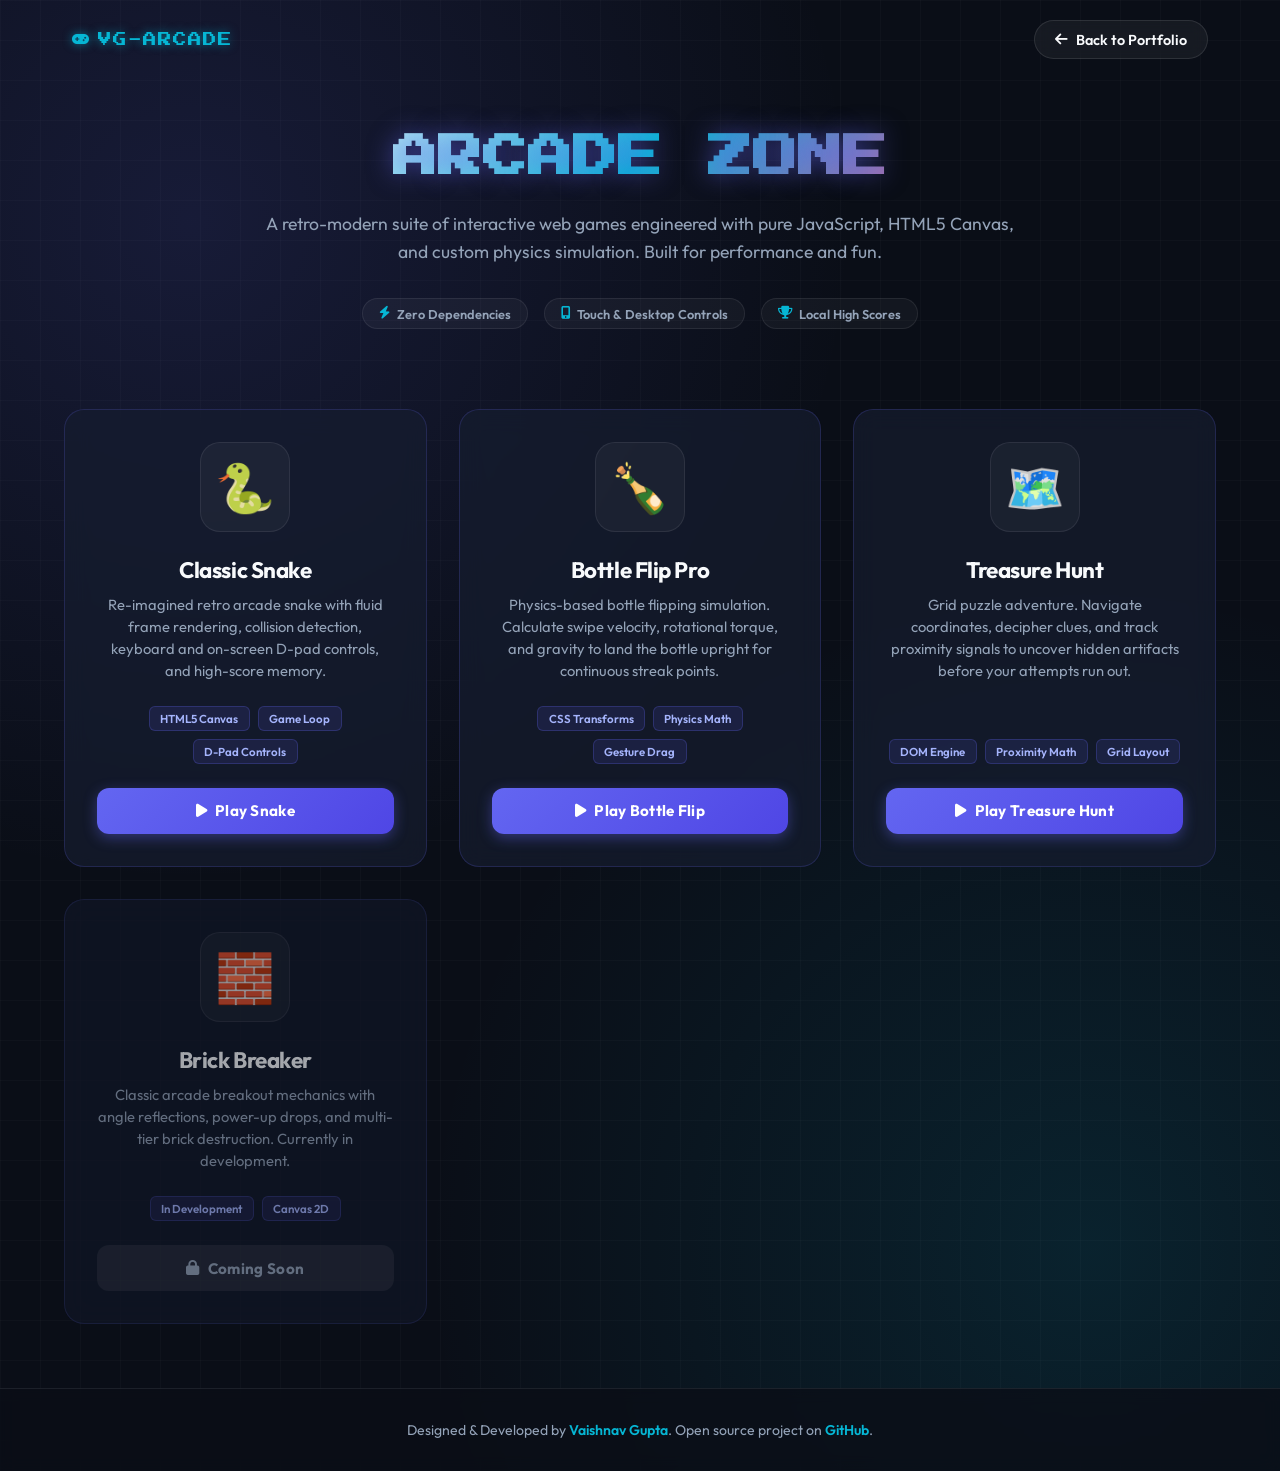
==== index.html @ 72e516ce "Initial commit of standalone arcade games suite" ====
<!DOCTYPE html>
<html lang="en">
<head>
    <meta charset="UTF-8">
    <meta name="viewport" content="width=device-width, initial-scale=1.0">
    <title>Arcade Zone | Interactive Web Games</title>
    <meta name="description" content="A collection of interactive retro browser games built with pure JavaScript, HTML5 Canvas, and CSS3 by Vaishnav Gupta.">
    <link rel="preconnect" href="https://fonts.googleapis.com">
    <link rel="preconnect" href="https://fonts.gstatic.com" crossorigin>
    <link href="https://fonts.googleapis.com/css2?family=Press+Start+2P&family=Outfit:wght@300;400;600;700;800&display=swap" rel="stylesheet">
    <link rel="stylesheet" href="https://cdnjs.cloudflare.com/ajax/libs/font-awesome/6.5.1/css/all.min.css">
    <style>
        :root {
            --bg-color: #0a0e17;
            --card-bg: rgba(22, 29, 47, 0.7);
            --card-border: rgba(99, 102, 241, 0.2);
            --primary: #6366f1;
            --primary-glow: rgba(99, 102, 241, 0.4);
            --cyan: #06b6d4;
            --pink: #ec4899;
            --text-main: #f8fafc;
            --text-muted: #94a3b8;
        }

        * {
            margin: 0;
            padding: 0;
            box-sizing: border-box;
        }

        body {
            font-family: 'Outfit', sans-serif;
            background-color: var(--bg-color);
            background-image: 
                radial-gradient(circle at 15% 15%, rgba(99, 102, 241, 0.15) 0%, transparent 40%),
                radial-gradient(circle at 85% 85%, rgba(6, 182, 212, 0.12) 0%, transparent 40%),
                linear-gradient(rgba(255, 255, 255, 0.02) 1px, transparent 1px),
                linear-gradient(90deg, rgba(255, 255, 255, 0.02) 1px, transparent 1px);
            background-size: 100% 100%, 100% 100%, 40px 40px, 40px 40px;
            color: var(--text-main);
            min-height: 100vh;
            display: flex;
            flex-direction: column;
            overflow-x: hidden;
        }

        /* Top Navigation */
        .top-nav {
            display: flex;
            justify-content: space-between;
            align-items: center;
            padding: 1.25rem 2rem;
            max-width: 1200px;
            width: 100%;
            margin: 0 auto;
        }

        .brand-badge {
            display: inline-flex;
            align-items: center;
            gap: 0.5rem;
            font-family: 'Press Start 2P', monospace;
            font-size: 0.85rem;
            color: var(--cyan);
            text-shadow: 0 0 10px rgba(6, 182, 212, 0.6);
            letter-spacing: 1px;
        }

        .back-link {
            display: inline-flex;
            align-items: center;
            gap: 0.5rem;
            padding: 0.6rem 1.25rem;
            background: rgba(255, 255, 255, 0.05);
            border: 1px solid rgba(255, 255, 255, 0.1);
            border-radius: 9999px;
            color: var(--text-main);
            text-decoration: none;
            font-size: 0.9rem;
            font-weight: 600;
            transition: all 0.25s ease;
            backdrop-filter: blur(8px);
        }

        .back-link:hover {
            background: rgba(99, 102, 241, 0.2);
            border-color: var(--primary);
            box-shadow: 0 0 15px var(--primary-glow);
            transform: translateY(-2px);
        }

        /* Hero */
        .hero {
            text-align: center;
            padding: 3rem 1.5rem 2rem;
            max-width: 800px;
            margin: 0 auto;
        }

        .retro-title {
            font-family: 'Press Start 2P', monospace;
            font-size: clamp(1.8rem, 4vw, 2.8rem);
            margin-bottom: 1.25rem;
            background: linear-gradient(135deg, #ffffff 0%, var(--cyan) 50%, var(--pink) 100%);
            -webkit-background-clip: text;
            -webkit-text-fill-color: transparent;
            text-shadow: 0 0 25px rgba(99, 102, 241, 0.5);
            line-height: 1.4;
        }

        .hero-desc {
            font-size: 1.1rem;
            color: var(--text-muted);
            line-height: 1.6;
            margin-bottom: 2rem;
        }

        .stats-pills {
            display: flex;
            justify-content: center;
            gap: 1rem;
            flex-wrap: wrap;
            margin-bottom: 1rem;
        }

        .pill {
            font-size: 0.8rem;
            font-weight: 600;
            padding: 0.4rem 1rem;
            border-radius: 9999px;
            background: rgba(255, 255, 255, 0.04);
            border: 1px solid rgba(255, 255, 255, 0.08);
            color: var(--text-muted);
            display: inline-flex;
            align-items: center;
            gap: 0.4rem;
        }

        .pill i {
            color: var(--cyan);
        }

        /* Games Grid */
        .games-section {
            max-width: 1200px;
            width: 100%;
            margin: 0 auto;
            padding: 2rem 1.5rem 4rem;
            flex-grow: 1;
        }

        .games-grid {
            display: grid;
            grid-template-columns: repeat(auto-fit, minmax(300px, 1fr));
            gap: 2rem;
        }

        .game-card {
            background: var(--card-bg);
            border: 1px solid var(--card-border);
            border-radius: 1.25rem;
            padding: 2rem;
            display: flex;
            flex-direction: column;
            align-items: center;
            text-align: center;
            text-decoration: none;
            color: var(--text-main);
            transition: all 0.35s cubic-bezier(0.16, 1, 0.3, 1);
            backdrop-filter: blur(12px);
            position: relative;
            overflow: hidden;
        }

        .game-card::before {
            content: '';
            position: absolute;
            top: 0;
            left: 0;
            right: 0;
            height: 3px;
            background: linear-gradient(90deg, transparent, var(--primary), transparent);
            opacity: 0;
            transition: opacity 0.35s ease;
        }

        .game-card:hover {
            transform: translateY(-8px);
            border-color: var(--primary);
            box-shadow: 0 16px 32px -8px rgba(0, 0, 0, 0.5), 0 0 24px var(--primary-glow);
        }

        .game-card:hover::before {
            opacity: 1;
        }

        .game-icon-box {
            width: 90px;
            height: 90px;
            border-radius: 1.25rem;
            background: rgba(255, 255, 255, 0.04);
            border: 1px solid rgba(255, 255, 255, 0.08);
            display: flex;
            align-items: center;
            justify-content: center;
            font-size: 3rem;
            margin-bottom: 1.5rem;
            transition: transform 0.35s ease;
        }

        .game-card:hover .game-icon-box {
            transform: scale(1.1) rotate(4deg);
        }

        .game-title {
            font-size: 1.4rem;
            font-weight: 700;
            margin-bottom: 0.6rem;
            letter-spacing: -0.02em;
        }

        .game-desc {
            font-size: 0.92rem;
            color: var(--text-muted);
            line-height: 1.5;
            margin-bottom: 1.5rem;
            flex-grow: 1;
        }

        .tech-tags {
            display: flex;
            gap: 0.5rem;
            flex-wrap: wrap;
            justify-content: center;
            margin-bottom: 1.5rem;
        }

        .tag {
            font-size: 0.72rem;
            font-weight: 600;
            padding: 0.25rem 0.65rem;
            border-radius: 6px;
            background: rgba(99, 102, 241, 0.12);
            color: #a5b4fc;
            border: 1px solid rgba(99, 102, 241, 0.25);
        }

        .play-button {
            width: 100%;
            padding: 0.85rem 1.5rem;
            background: linear-gradient(135deg, var(--primary) 0%, #4f46e5 100%);
            border: none;
            border-radius: 0.75rem;
            color: #ffffff;
            font-size: 0.95rem;
            font-weight: 700;
            letter-spacing: 0.02em;
            display: inline-flex;
            align-items: center;
            justify-content: center;
            gap: 0.5rem;
            transition: all 0.25s ease;
            box-shadow: 0 4px 14px var(--primary-glow);
        }

        .game-card:hover .play-button {
            background: linear-gradient(135deg, #7c3aed 0%, var(--primary) 100%);
            box-shadow: 0 6px 20px rgba(99, 102, 241, 0.6);
            transform: scale(1.02);
        }

        /* Coming soon card */
        .card-disabled {
            opacity: 0.65;
            cursor: not-allowed;
        }

        .card-disabled:hover {
            transform: none;
            box-shadow: none;
            border-color: var(--card-border);
        }

        .card-disabled:hover .game-icon-box {
            transform: none;
        }

        .btn-disabled {
            background: rgba(255, 255, 255, 0.08);
            color: var(--text-muted);
            box-shadow: none;
            cursor: not-allowed;
        }

        /* Footer */
        footer {
            border-top: 1px solid rgba(255, 255, 255, 0.08);
            padding: 2rem 1.5rem;
            text-align: center;
            color: var(--text-muted);
            font-size: 0.88rem;
            background: rgba(10, 14, 23, 0.8);
            backdrop-filter: blur(8px);
        }

        footer a {
            color: var(--cyan);
            text-decoration: none;
            font-weight: 600;
        }

        footer a:hover {
            text-decoration: underline;
        }
    </style>
</head>
<body>

    <!-- Top Navigation -->
    <header class="top-nav">
        <div class="brand-badge">
            <i class="fas fa-gamepad"></i> VG-ARCADE
        </div>
        <a href="https://vaishnavgupta07.github.io/vg/" class="back-link" title="Return to Main Portfolio">
            <i class="fas fa-arrow-left"></i> Back to Portfolio
        </a>
    </header>

    <!-- Hero Section -->
    <section class="hero">
        <h1 class="retro-title">ARCADE ZONE</h1>
        <p class="hero-desc">
            A retro-modern suite of interactive web games engineered with pure JavaScript, HTML5 Canvas, and custom physics simulation. Built for performance and fun.
        </p>
        <div class="stats-pills">
            <span class="pill"><i class="fas fa-bolt"></i> Zero Dependencies</span>
            <span class="pill"><i class="fas fa-mobile-alt"></i> Touch & Desktop Controls</span>
            <span class="pill"><i class="fas fa-trophy"></i> Local High Scores</span>
        </div>
    </section>

    <!-- Games Collection -->
    <main class="games-section">
        <div class="games-grid">
            
            <!-- Snake Game -->
            <a href="games/snake/index.html" class="game-card">
                <div class="game-icon-box">🐍</div>
                <h2 class="game-title">Classic Snake</h2>
                <p class="game-desc">
                    Re-imagined retro arcade snake with fluid frame rendering, collision detection, keyboard and on-screen D-pad controls, and high-score memory.
                </p>
                <div class="tech-tags">
                    <span class="tag">HTML5 Canvas</span>
                    <span class="tag">Game Loop</span>
                    <span class="tag">D-Pad Controls</span>
                </div>
                <div class="play-button">
                    <i class="fas fa-play"></i> Play Snake
                </div>
            </a>

            <!-- Bottle Flip -->
            <a href="games/bottle/index.html" class="game-card">
                <div class="game-icon-box">🍾</div>
                <h2 class="game-title">Bottle Flip Pro</h2>
                <p class="game-desc">
                    Physics-based bottle flipping simulation. Calculate swipe velocity, rotational torque, and gravity to land the bottle upright for continuous streak points.
                </p>
                <div class="tech-tags">
                    <span class="tag">CSS Transforms</span>
                    <span class="tag">Physics Math</span>
                    <span class="tag">Gesture Drag</span>
                </div>
                <div class="play-button">
                    <i class="fas fa-play"></i> Play Bottle Flip
                </div>
            </a>

            <!-- Treasure Hunt -->
            <a href="games/treasure/index.html" class="game-card">
                <div class="game-icon-box">🗺️</div>
                <h2 class="game-title">Treasure Hunt</h2>
                <p class="game-desc">
                    Grid puzzle adventure. Navigate coordinates, decipher clues, and track proximity signals to uncover hidden artifacts before your attempts run out.
                </p>
                <div class="tech-tags">
                    <span class="tag">DOM Engine</span>
                    <span class="tag">Proximity Math</span>
                    <span class="tag">Grid Layout</span>
                </div>
                <div class="play-button">
                    <i class="fas fa-play"></i> Play Treasure Hunt
                </div>
            </a>

            <!-- Brick Breaker (Coming Soon) -->
            <div class="game-card card-disabled">
                <div class="game-icon-box">🧱</div>
                <h2 class="game-title">Brick Breaker</h2>
                <p class="game-desc">
                    Classic arcade breakout mechanics with angle reflections, power-up drops, and multi-tier brick destruction. Currently in development.
                </p>
                <div class="tech-tags">
                    <span class="tag">In Development</span>
                    <span class="tag">Canvas 2D</span>
                </div>
                <div class="play-button btn-disabled">
                    <i class="fas fa-lock"></i> Coming Soon
                </div>
            </div>

        </div>
    </main>

    <!-- Footer -->
    <footer>
        <p>
            Designed & Developed by <a href="https://vaishnavgupta07.github.io/vg/">Vaishnav Gupta</a>. Open source project on <a href="https://github.com/vaishnavgupta07/arcade-games">GitHub</a>.
        </p>
    </footer>

</body>
</html>
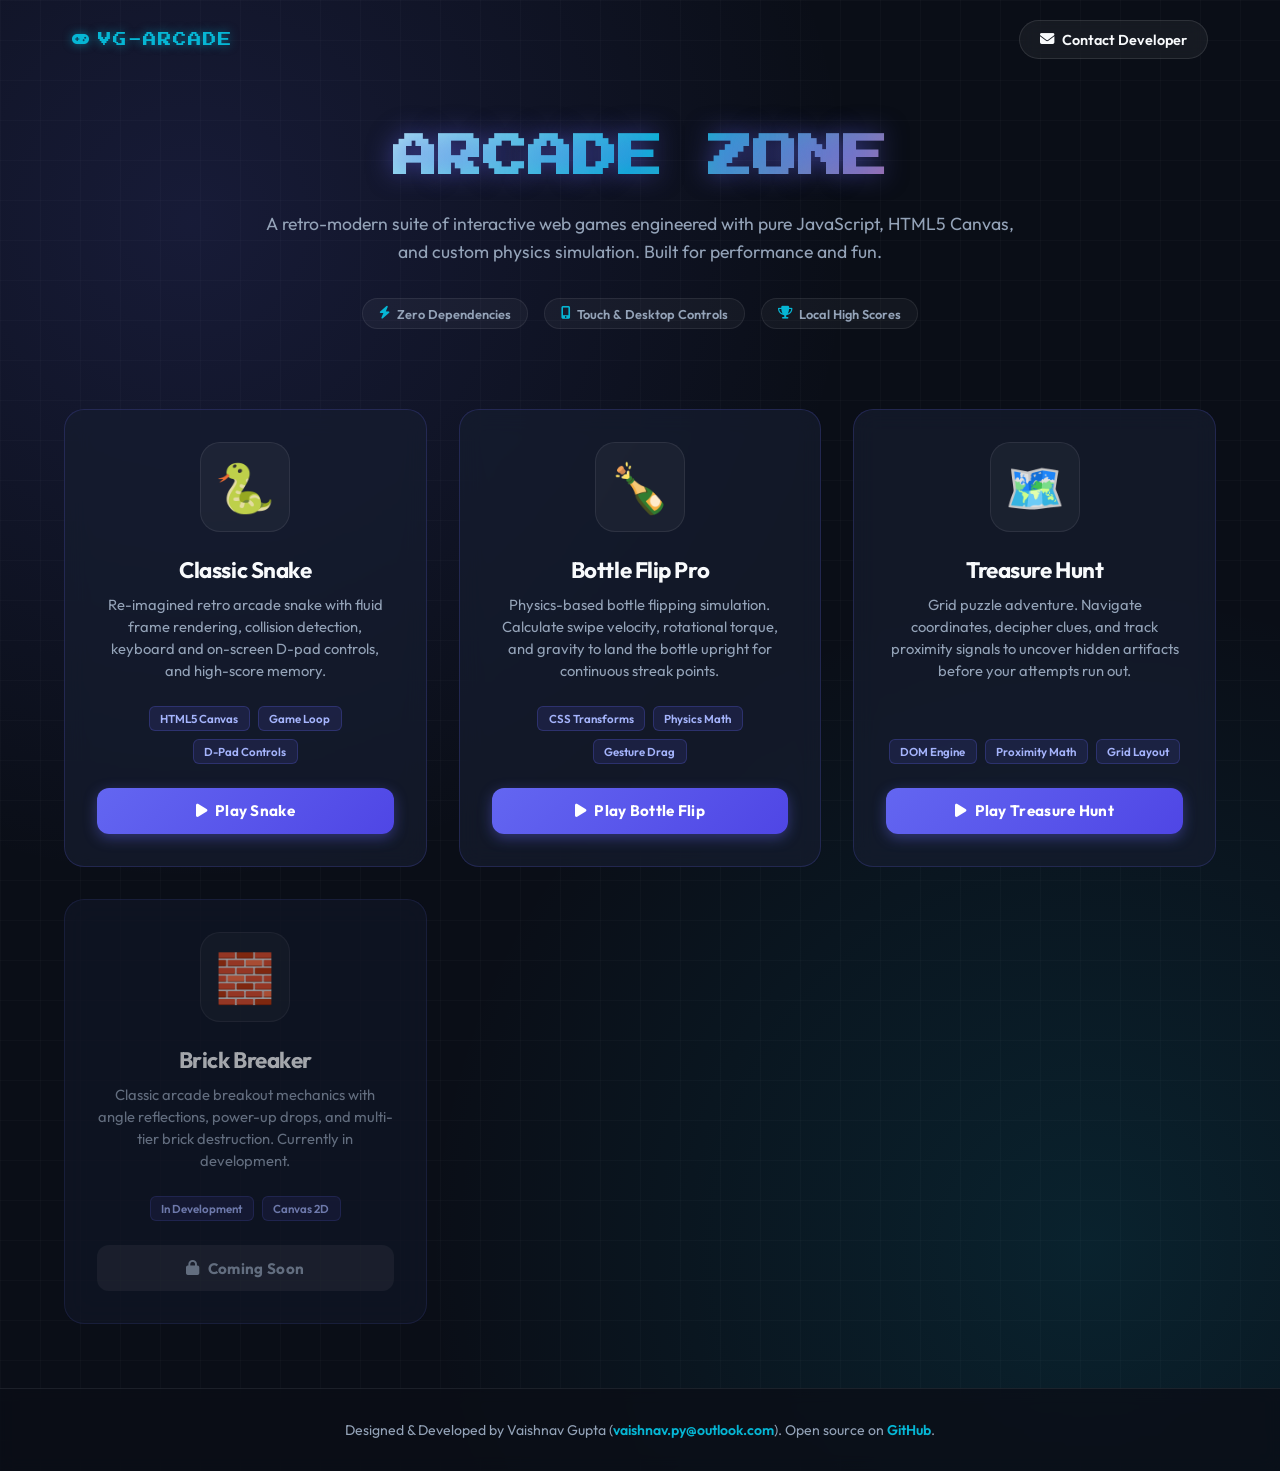
==== commit 3535bc09: "Configure standalone public arcade games: sanitize personal data, add vercel config" ====
--- a/index.html
+++ b/index.html
@@ -321,8 +321,8 @@
         <div class="brand-badge">
             <i class="fas fa-gamepad"></i> VG-ARCADE
         </div>
-        <a href="https://vaishnavgupta07.github.io/vg/" class="back-link" title="Return to Main Portfolio">
-            <i class="fas fa-arrow-left"></i> Back to Portfolio
+        <a href="mailto:vaishnav.py@outlook.com" class="back-link" title="Contact Developer">
+            <i class="fas fa-envelope"></i> Contact Developer
         </a>
     </header>
 
@@ -416,7 +416,7 @@
     <!-- Footer -->
     <footer>
         <p>
-            Designed & Developed by <a href="https://vaishnavgupta07.github.io/vg/">Vaishnav Gupta</a>. Open source project on <a href="https://github.com/vaishnavgupta07/arcade-games">GitHub</a>.
+            Designed & Developed by Vaishnav Gupta (<a href="mailto:vaishnav.py@outlook.com">vaishnav.py@outlook.com</a>). Open source on <a href="https://github.com/vaishnavgupta07/arcade-games">GitHub</a>.
         </p>
     </footer>
 
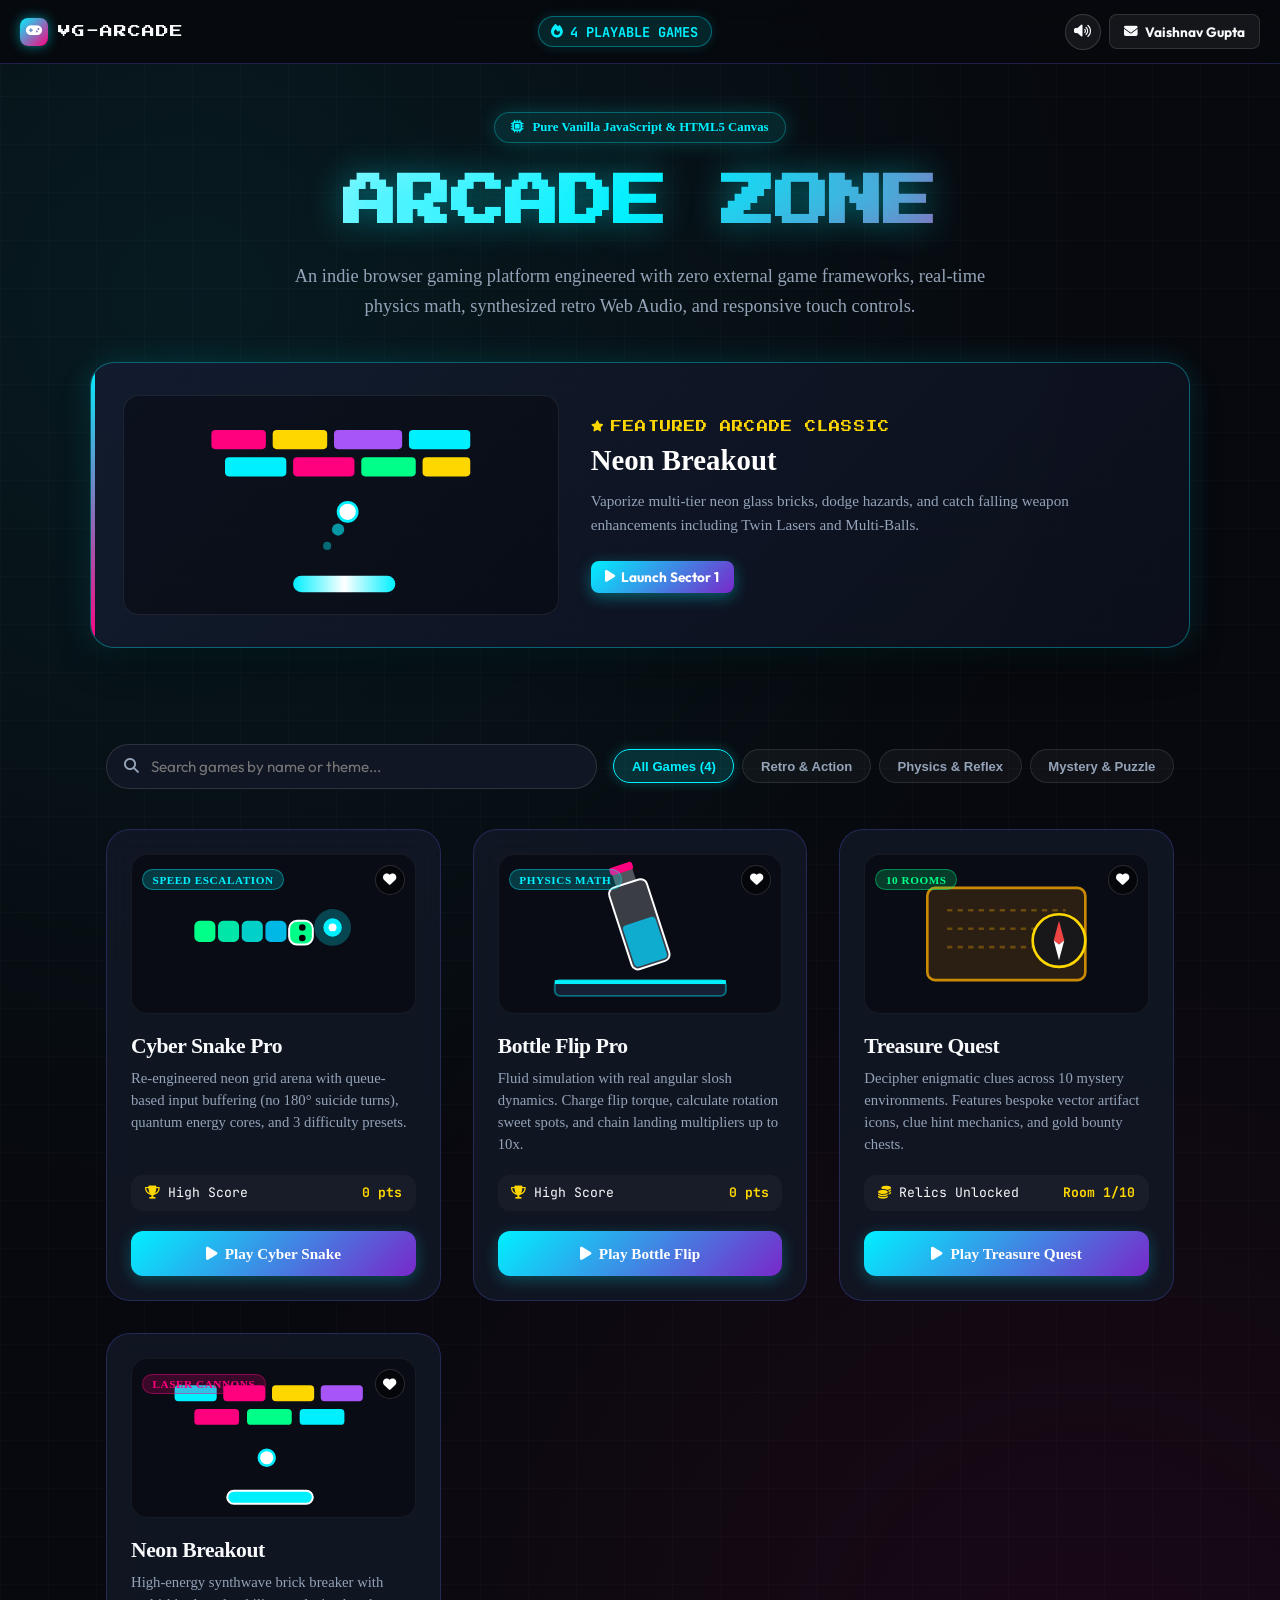
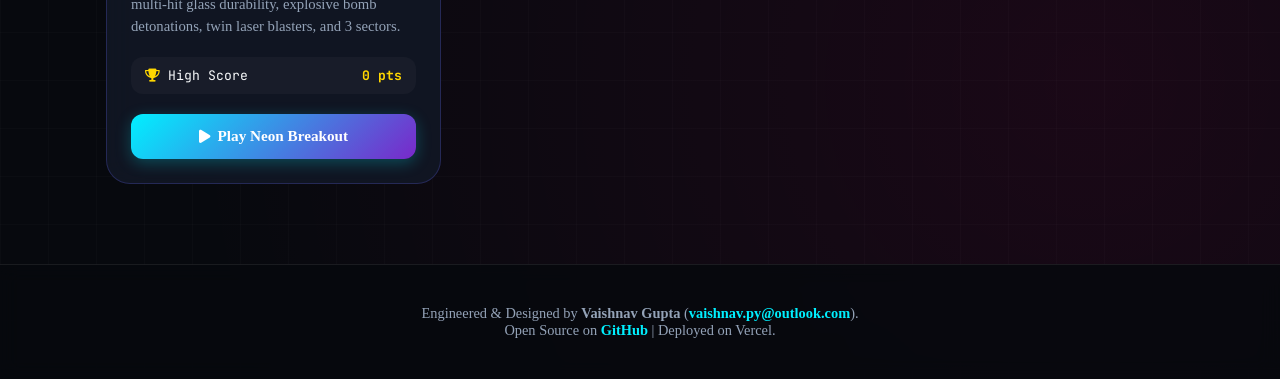
==== commit 8d671a9e: "feat: complete arcade overhaul with distinct game identities, Web Audio synthesizer, and Neon Breako" ====
--- a/index.html
+++ b/index.html
@@ -3,422 +3,795 @@
 <head>
     <meta charset="UTF-8">
     <meta name="viewport" content="width=device-width, initial-scale=1.0">
-    <title>Arcade Zone | Interactive Web Games</title>
-    <meta name="description" content="A collection of interactive retro browser games built with pure JavaScript, HTML5 Canvas, and CSS3 by Vaishnav Gupta.">
+    <title>Arcade Zone | Premium Web Gaming Platform</title>
+    <meta name="description" content="A curated collection of modern retro browser games built with pure JavaScript, HTML5 Canvas, Web Audio, and CSS3 by Vaishnav Gupta.">
     <link rel="preconnect" href="https://fonts.googleapis.com">
     <link rel="preconnect" href="https://fonts.gstatic.com" crossorigin>
-    <link href="https://fonts.googleapis.com/css2?family=Press+Start+2P&family=Outfit:wght@300;400;600;700;800&display=swap" rel="stylesheet">
+    <link href="https://fonts.googleapis.com/css2?family=Outfit:wght@300;400;500;600;700;800;900&family=Press+Start+2P&family=JetBrains+Mono:wght@500;700&display=swap" rel="stylesheet">
     <link rel="stylesheet" href="https://cdnjs.cloudflare.com/ajax/libs/font-awesome/6.5.1/css/all.min.css">
+    <link rel="stylesheet" href="shared/arcade.css">
     <style>
-        :root {
-            --bg-color: #0a0e17;
-            --card-bg: rgba(22, 29, 47, 0.7);
-            --card-border: rgba(99, 102, 241, 0.2);
-            --primary: #6366f1;
-            --primary-glow: rgba(99, 102, 241, 0.4);
-            --cyan: #06b6d4;
-            --pink: #ec4899;
-            --text-main: #f8fafc;
-            --text-muted: #94a3b8;
-        }
-
-        * {
-            margin: 0;
-            padding: 0;
-            box-sizing: border-box;
-        }
-
         body {
-            font-family: 'Outfit', sans-serif;
-            background-color: var(--bg-color);
+            background-color: var(--arcade-bg);
             background-image: 
-                radial-gradient(circle at 15% 15%, rgba(99, 102, 241, 0.15) 0%, transparent 40%),
-                radial-gradient(circle at 85% 85%, rgba(6, 182, 212, 0.12) 0%, transparent 40%),
-                linear-gradient(rgba(255, 255, 255, 0.02) 1px, transparent 1px),
-                linear-gradient(90deg, rgba(255, 255, 255, 0.02) 1px, transparent 1px);
-            background-size: 100% 100%, 100% 100%, 40px 40px, 40px 40px;
-            color: var(--text-main);
+                radial-gradient(circle at 15% 15%, rgba(0, 240, 255, 0.08) 0%, transparent 45%),
+                radial-gradient(circle at 85% 85%, rgba(255, 0, 127, 0.08) 0%, transparent 45%),
+                linear-gradient(rgba(255, 255, 255, 0.015) 1px, transparent 1px),
+                linear-gradient(90deg, rgba(255, 255, 255, 0.015) 1px, transparent 1px);
+            background-size: 100% 100%, 100% 100%, 48px 48px, 48px 48px;
+            color: var(--arcade-text);
             min-height: 100vh;
             display: flex;
             flex-direction: column;
             overflow-x: hidden;
         }
 
-        /* Top Navigation */
-        .top-nav {
-            display: flex;
-            justify-content: space-between;
-            align-items: center;
-            padding: 1.25rem 2rem;
+        /* Hero */
+        .arcade-hero {
+            padding: 7rem 1.5rem 2.5rem;
             max-width: 1200px;
+            margin: 0 auto;
             width: 100%;
-            margin: 0 auto;
-        }
-
-        .brand-badge {
+            text-align: center;
+        }
+
+        .hero-badge-pill {
             display: inline-flex;
             align-items: center;
             gap: 0.5rem;
-            font-family: 'Press Start 2P', monospace;
-            font-size: 0.85rem;
-            color: var(--cyan);
-            text-shadow: 0 0 10px rgba(6, 182, 212, 0.6);
-            letter-spacing: 1px;
-        }
-
-        .back-link {
-            display: inline-flex;
-            align-items: center;
-            gap: 0.5rem;
-            padding: 0.6rem 1.25rem;
-            background: rgba(255, 255, 255, 0.05);
-            border: 1px solid rgba(255, 255, 255, 0.1);
+            padding: 0.45rem 1rem;
             border-radius: 9999px;
-            color: var(--text-main);
-            text-decoration: none;
-            font-size: 0.9rem;
-            font-weight: 600;
-            transition: all 0.25s ease;
-            backdrop-filter: blur(8px);
-        }
-
-        .back-link:hover {
-            background: rgba(99, 102, 241, 0.2);
-            border-color: var(--primary);
-            box-shadow: 0 0 15px var(--primary-glow);
-            transform: translateY(-2px);
-        }
-
-        /* Hero */
-        .hero {
-            text-align: center;
-            padding: 3rem 1.5rem 2rem;
-            max-width: 800px;
-            margin: 0 auto;
-        }
-
-        .retro-title {
-            font-family: 'Press Start 2P', monospace;
-            font-size: clamp(1.8rem, 4vw, 2.8rem);
+            background: rgba(0, 240, 255, 0.1);
+            border: 1px solid rgba(0, 240, 255, 0.3);
+            color: var(--arcade-cyan);
+            font-size: 0.8rem;
+            font-weight: 700;
+            margin-bottom: 1.5rem;
+            box-shadow: 0 0 20px rgba(0, 240, 255, 0.2);
+        }
+
+        .hero-title {
+            font-family: var(--arcade-font-retro);
+            font-size: clamp(2rem, 5vw, 3.4rem);
+            line-height: 1.35;
             margin-bottom: 1.25rem;
-            background: linear-gradient(135deg, #ffffff 0%, var(--cyan) 50%, var(--pink) 100%);
+            background: linear-gradient(135deg, #ffffff 0%, var(--arcade-cyan) 50%, var(--arcade-pink) 100%);
             -webkit-background-clip: text;
             -webkit-text-fill-color: transparent;
-            text-shadow: 0 0 25px rgba(99, 102, 241, 0.5);
-            line-height: 1.4;
-        }
-
-        .hero-desc {
-            font-size: 1.1rem;
-            color: var(--text-muted);
-            line-height: 1.6;
-            margin-bottom: 2rem;
-        }
-
-        .stats-pills {
-            display: flex;
+            text-shadow: 0 0 35px rgba(0, 240, 255, 0.4);
+        }
+
+        .hero-subtitle {
+            font-size: 1.15rem;
+            color: var(--arcade-text-dim);
+            max-width: 720px;
+            margin: 0 auto 2.5rem;
+            line-height: 1.65;
+        }
+
+        /* Featured Showcase Banner */
+        .featured-banner {
+            background: linear-gradient(135deg, rgba(20, 28, 48, 0.9) 0%, rgba(12, 16, 28, 0.9) 100%);
+            border: 1px solid rgba(0, 240, 255, 0.35);
+            border-radius: 1.5rem;
+            padding: 2rem;
+            max-width: 1100px;
+            margin: 0 auto 3.5rem;
+            display: grid;
+            grid-template-columns: 1fr 1.3fr;
+            gap: 2rem;
+            align-items: center;
+            text-align: left;
+            position: relative;
+            overflow: hidden;
+            box-shadow: 0 20px 40px -15px rgba(0, 0, 0, 0.7), 0 0 30px rgba(0, 240, 255, 0.15);
+        }
+
+        .featured-banner::before {
+            content: '';
+            position: absolute;
+            top: 0;
+            left: 0;
+            width: 4px;
+            height: 100%;
+            background: linear-gradient(180deg, var(--arcade-cyan), var(--arcade-pink));
+        }
+
+        .featured-art {
+            background: rgba(0, 0, 0, 0.35);
+            border: 1px solid rgba(255, 255, 255, 0.08);
+            border-radius: 1rem;
+            height: 220px;
+            display: flex;
+            align-items: center;
             justify-content: center;
+            position: relative;
+            overflow: hidden;
+        }
+
+        .featured-info .spotlight-tag {
+            font-family: var(--arcade-font-retro);
+            font-size: 0.7rem;
+            color: var(--arcade-yellow);
+            letter-spacing: 0.1em;
+            margin-bottom: 0.75rem;
+            display: inline-flex;
+            align-items: center;
+            gap: 0.4rem;
+        }
+
+        .featured-info h3 {
+            font-size: 1.8rem;
+            font-weight: 800;
+            margin-bottom: 0.75rem;
+            color: #ffffff;
+        }
+
+        .featured-info p {
+            color: var(--arcade-text-dim);
+            font-size: 0.95rem;
+            line-height: 1.55;
+            margin-bottom: 1.5rem;
+        }
+
+        /* Filter & Search Bar */
+        .hub-controls {
+            max-width: 1100px;
+            margin: 0 auto 2.5rem;
+            width: 100%;
+            display: flex;
+            flex-wrap: wrap;
             gap: 1rem;
+            align-items: center;
+            justify-content: space-between;
+            padding: 0 1rem;
+        }
+
+        .search-box {
+            position: relative;
+            flex: 1;
+            min-width: 260px;
+        }
+
+        .search-box i {
+            position: absolute;
+            left: 1.1rem;
+            top: 50%;
+            transform: translateY(-50%);
+            color: var(--arcade-text-dim);
+            font-size: 0.95rem;
+        }
+
+        .search-input {
+            width: 100%;
+            background: rgba(18, 24, 38, 0.85);
+            border: 1px solid rgba(255, 255, 255, 0.12);
+            border-radius: 9999px;
+            padding: 0.75rem 1.25rem 0.75rem 2.75rem;
+            color: var(--arcade-text);
+            font-family: var(--arcade-font-ui);
+            font-size: 0.95rem;
+            outline: none;
+            transition: all 0.25s ease;
+        }
+
+        .search-input:focus {
+            border-color: var(--arcade-cyan);
+            box-shadow: 0 0 15px rgba(0, 240, 255, 0.3);
+            background: rgba(22, 30, 48, 0.95);
+        }
+
+        .filter-group {
+            display: flex;
+            gap: 0.5rem;
             flex-wrap: wrap;
-            margin-bottom: 1rem;
-        }
-
-        .pill {
-            font-size: 0.8rem;
-            font-weight: 600;
-            padding: 0.4rem 1rem;
+        }
+
+        .filter-chip {
+            background: rgba(255, 255, 255, 0.04);
+            border: 1px solid rgba(255, 255, 255, 0.1);
+            color: var(--arcade-text-dim);
+            padding: 0.55rem 1.1rem;
             border-radius: 9999px;
-            background: rgba(255, 255, 255, 0.04);
-            border: 1px solid rgba(255, 255, 255, 0.08);
-            color: var(--text-muted);
-            display: inline-flex;
-            align-items: center;
-            gap: 0.4rem;
-        }
-
-        .pill i {
-            color: var(--cyan);
+            font-size: 0.82rem;
+            font-weight: 700;
+            cursor: pointer;
+            transition: all 0.2s ease;
+        }
+
+        .filter-chip:hover {
+            border-color: var(--arcade-cyan);
+            color: var(--arcade-text);
+        }
+
+        .filter-chip.active {
+            background: rgba(0, 240, 255, 0.15);
+            border-color: var(--arcade-cyan);
+            color: var(--arcade-cyan);
+            box-shadow: 0 0 12px rgba(0, 240, 255, 0.25);
         }
 
         /* Games Grid */
-        .games-section {
-            max-width: 1200px;
+        .games-collection {
+            max-width: 1100px;
+            margin: 0 auto 5rem;
             width: 100%;
-            margin: 0 auto;
-            padding: 2rem 1.5rem 4rem;
-            flex-grow: 1;
+            padding: 0 1rem;
         }
 
         .games-grid {
             display: grid;
-            grid-template-columns: repeat(auto-fit, minmax(300px, 1fr));
+            grid-template-columns: repeat(auto-fit, minmax(320px, 1fr));
             gap: 2rem;
         }
 
-        .game-card {
-            background: var(--card-bg);
-            border: 1px solid var(--card-border);
-            border-radius: 1.25rem;
-            padding: 2rem;
+        .game-card-hub {
+            background: var(--arcade-surface-card);
+            border: 1px solid var(--arcade-border);
+            border-radius: 1.5rem;
+            padding: 1.5rem;
             display: flex;
             flex-direction: column;
-            align-items: center;
-            text-align: center;
             text-decoration: none;
-            color: var(--text-main);
+            color: var(--arcade-text);
             transition: all 0.35s cubic-bezier(0.16, 1, 0.3, 1);
-            backdrop-filter: blur(12px);
+            backdrop-filter: blur(14px);
             position: relative;
             overflow: hidden;
         }
 
-        .game-card::before {
+        .game-card-hub::before {
             content: '';
             position: absolute;
             top: 0;
             left: 0;
             right: 0;
             height: 3px;
-            background: linear-gradient(90deg, transparent, var(--primary), transparent);
+            background: linear-gradient(90deg, transparent, var(--arcade-cyan), transparent);
             opacity: 0;
-            transition: opacity 0.35s ease;
-        }
-
-        .game-card:hover {
+            transition: opacity 0.3s ease;
+        }
+
+        .game-card-hub:hover {
             transform: translateY(-8px);
-            border-color: var(--primary);
-            box-shadow: 0 16px 32px -8px rgba(0, 0, 0, 0.5), 0 0 24px var(--primary-glow);
-        }
-
-        .game-card:hover::before {
+            border-color: var(--arcade-cyan);
+            box-shadow: 0 20px 40px -10px rgba(0, 0, 0, 0.7), 0 0 25px rgba(0, 240, 255, 0.2);
+        }
+
+        .game-card-hub:hover::before {
             opacity: 1;
         }
 
-        .game-icon-box {
-            width: 90px;
-            height: 90px;
-            border-radius: 1.25rem;
-            background: rgba(255, 255, 255, 0.04);
-            border: 1px solid rgba(255, 255, 255, 0.08);
+        /* Card Art Canvas / Banner */
+        .card-art-box {
+            width: 100%;
+            height: 160px;
+            border-radius: 1rem;
+            background: #090c15;
+            border: 1px solid rgba(255, 255, 255, 0.06);
             display: flex;
             align-items: center;
             justify-content: center;
-            font-size: 3rem;
-            margin-bottom: 1.5rem;
+            margin-bottom: 1.25rem;
+            position: relative;
+            overflow: hidden;
             transition: transform 0.35s ease;
         }
 
-        .game-card:hover .game-icon-box {
-            transform: scale(1.1) rotate(4deg);
-        }
-
-        .game-title {
-            font-size: 1.4rem;
+        .game-card-hub:hover .card-art-box {
+            transform: scale(1.02);
+        }
+
+        .card-top-badges {
+            position: absolute;
+            top: 10px;
+            left: 10px;
+            right: 10px;
+            display: flex;
+            justify-content: space-between;
+            align-items: center;
+            pointer-events: none;
+        }
+
+        .diff-pill {
+            padding: 0.2rem 0.6rem;
+            border-radius: 9999px;
+            font-size: 0.7rem;
+            font-weight: 800;
+            letter-spacing: 0.05em;
+            text-transform: uppercase;
+        }
+
+        .diff-casual { background: rgba(0, 255, 136, 0.2); color: #00ff88; border: 1px solid rgba(0, 255, 136, 0.4); }
+        .diff-medium { background: rgba(0, 240, 255, 0.2); color: #00f0ff; border: 1px solid rgba(0, 240, 255, 0.4); }
+        .diff-hard { background: rgba(255, 0, 127, 0.2); color: #ff007f; border: 1px solid rgba(255, 0, 127, 0.4); }
+
+        .fav-toggle-btn {
+            pointer-events: auto;
+            width: 30px;
+            height: 30px;
+            border-radius: 50%;
+            background: rgba(0, 0, 0, 0.5);
+            border: 1px solid rgba(255, 255, 255, 0.15);
+            color: #ffffff;
+            display: flex;
+            align-items: center;
+            justify-content: center;
+            cursor: pointer;
+            transition: all 0.2s ease;
+        }
+
+        .fav-toggle-btn.favorited {
+            color: var(--arcade-pink);
+            background: rgba(255, 0, 127, 0.25);
+            border-color: var(--arcade-pink);
+        }
+
+        .game-card-hub .card-title {
+            font-size: 1.35rem;
+            font-weight: 800;
+            margin-bottom: 0.5rem;
+            letter-spacing: -0.02em;
+        }
+
+        .game-card-hub .card-desc {
+            font-size: 0.92rem;
+            color: var(--arcade-text-dim);
+            line-height: 1.5;
+            margin-bottom: 1.25rem;
+            flex-grow: 1;
+        }
+
+        .card-stats-row {
+            display: flex;
+            justify-content: space-between;
+            align-items: center;
+            padding: 0.6rem 0.85rem;
+            background: rgba(255, 255, 255, 0.03);
+            border-radius: 0.75rem;
+            margin-bottom: 1.25rem;
+            font-size: 0.82rem;
+            font-family: var(--arcade-font-mono);
+        }
+
+        .card-stats-row .score-tag {
+            color: var(--arcade-yellow);
             font-weight: 700;
-            margin-bottom: 0.6rem;
-            letter-spacing: -0.02em;
-        }
-
-        .game-desc {
-            font-size: 0.92rem;
-            color: var(--text-muted);
-            line-height: 1.5;
-            margin-bottom: 1.5rem;
-            flex-grow: 1;
-        }
-
-        .tech-tags {
-            display: flex;
-            gap: 0.5rem;
-            flex-wrap: wrap;
-            justify-content: center;
-            margin-bottom: 1.5rem;
-        }
-
-        .tag {
-            font-size: 0.72rem;
-            font-weight: 600;
-            padding: 0.25rem 0.65rem;
-            border-radius: 6px;
-            background: rgba(99, 102, 241, 0.12);
-            color: #a5b4fc;
-            border: 1px solid rgba(99, 102, 241, 0.25);
-        }
-
-        .play-button {
+        }
+
+        .card-play-btn {
             width: 100%;
-            padding: 0.85rem 1.5rem;
-            background: linear-gradient(135deg, var(--primary) 0%, #4f46e5 100%);
+            padding: 0.85rem 1.25rem;
+            background: linear-gradient(135deg, var(--arcade-cyan) 0%, var(--arcade-purple) 100%);
             border: none;
             border-radius: 0.75rem;
             color: #ffffff;
             font-size: 0.95rem;
             font-weight: 700;
-            letter-spacing: 0.02em;
             display: inline-flex;
             align-items: center;
             justify-content: center;
             gap: 0.5rem;
-            transition: all 0.25s ease;
-            box-shadow: 0 4px 14px var(--primary-glow);
-        }
-
-        .game-card:hover .play-button {
-            background: linear-gradient(135deg, #7c3aed 0%, var(--primary) 100%);
-            box-shadow: 0 6px 20px rgba(99, 102, 241, 0.6);
+            box-shadow: 0 4px 15px rgba(0, 240, 255, 0.25);
+            transition: all 0.2s ease;
+        }
+
+        .game-card-hub:hover .card-play-btn {
+            box-shadow: 0 6px 22px rgba(0, 240, 255, 0.5);
             transform: scale(1.02);
         }
 
-        /* Coming soon card */
-        .card-disabled {
-            opacity: 0.65;
-            cursor: not-allowed;
-        }
-
-        .card-disabled:hover {
-            transform: none;
-            box-shadow: none;
-            border-color: var(--card-border);
-        }
-
-        .card-disabled:hover .game-icon-box {
-            transform: none;
-        }
-
-        .btn-disabled {
-            background: rgba(255, 255, 255, 0.08);
-            color: var(--text-muted);
-            box-shadow: none;
-            cursor: not-allowed;
+        /* Empty State */
+        .empty-search-state {
+            display: none;
+            text-align: center;
+            padding: 4rem 1.5rem;
+            max-width: 500px;
+            margin: 0 auto;
+        }
+
+        .empty-search-state.active {
+            display: block;
+        }
+
+        .empty-icon {
+            font-size: 3.5rem;
+            color: var(--arcade-pink);
+            margin-bottom: 1rem;
+            filter: drop-shadow(0 0 15px rgba(255, 0, 127, 0.4));
         }
 
         /* Footer */
         footer {
             border-top: 1px solid rgba(255, 255, 255, 0.08);
-            padding: 2rem 1.5rem;
+            padding: 2.5rem 1.5rem;
             text-align: center;
-            color: var(--text-muted);
-            font-size: 0.88rem;
-            background: rgba(10, 14, 23, 0.8);
-            backdrop-filter: blur(8px);
+            color: var(--arcade-text-dim);
+            font-size: 0.9rem;
+            background: rgba(7, 9, 14, 0.85);
+            backdrop-filter: blur(10px);
+            margin-top: auto;
         }
 
         footer a {
-            color: var(--cyan);
+            color: var(--arcade-cyan);
             text-decoration: none;
             font-weight: 600;
         }
 
         footer a:hover {
             text-decoration: underline;
+        }
+
+        @media (max-width: 768px) {
+            .featured-banner {
+                grid-template-columns: 1fr;
+                padding: 1.5rem;
+            }
+            .featured-art {
+                height: 170px;
+            }
+            .hub-controls {
+                flex-direction: column;
+                align-items: stretch;
+            }
         }
     </style>
 </head>
 <body>
 
     <!-- Top Navigation -->
-    <header class="top-nav">
-        <div class="brand-badge">
-            <i class="fas fa-gamepad"></i> VG-ARCADE
+    <header class="arcade-header">
+        <a href="index.html" class="arcade-brand">
+            <div class="arcade-brand-icon"><i class="fas fa-gamepad"></i></div>
+            <span>VG-ARCADE</span>
+        </a>
+
+        <div class="arcade-stats-bar">
+            <div class="arcade-badge arcade-badge-highlight">
+                <i class="fas fa-fire"></i> <span>4 PLAYABLE GAMES</span>
+            </div>
         </div>
-        <a href="mailto:vaishnav.py@outlook.com" class="back-link" title="Contact Developer">
-            <i class="fas fa-envelope"></i> Contact Developer
-        </a>
+
+        <div class="arcade-actions">
+            <button class="arcade-btn arcade-btn-icon arcade-sound-btn" onclick="ArcadeAudio.toggleMute()" title="Mute/Unmute Audio">
+                <i class="fas fa-volume-up"></i>
+            </button>
+            <a href="mailto:vaishnav.py@outlook.com" class="arcade-btn arcade-btn-ghost" title="Contact Developer">
+                <i class="fas fa-envelope"></i> <span class="hide-mobile">Vaishnav Gupta</span>
+            </a>
+        </div>
     </header>
 
     <!-- Hero Section -->
-    <section class="hero">
-        <h1 class="retro-title">ARCADE ZONE</h1>
-        <p class="hero-desc">
-            A retro-modern suite of interactive web games engineered with pure JavaScript, HTML5 Canvas, and custom physics simulation. Built for performance and fun.
+    <section class="arcade-hero">
+        <div class="hero-badge-pill">
+            <i class="fas fa-microchip"></i> Pure Vanilla JavaScript &amp; HTML5 Canvas
+        </div>
+        <h1 class="hero-title">ARCADE ZONE</h1>
+        <p class="hero-subtitle">
+            An indie browser gaming platform engineered with zero external game frameworks, real-time physics math, synthesized retro Web Audio, and responsive touch controls.
         </p>
-        <div class="stats-pills">
-            <span class="pill"><i class="fas fa-bolt"></i> Zero Dependencies</span>
-            <span class="pill"><i class="fas fa-mobile-alt"></i> Touch & Desktop Controls</span>
-            <span class="pill"><i class="fas fa-trophy"></i> Local High Scores</span>
+
+        <!-- Featured Spotlight Showcase -->
+        <div class="featured-banner">
+            <div class="featured-art">
+                <!-- Custom SVG Vector Artwork for Breakout -->
+                <svg viewBox="0 0 240 160" width="100%" height="100%">
+                    <defs>
+                        <linearGradient id="paddleGlow" x1="0%" y1="0%" x2="100%" y2="0%">
+                            <stop offset="0%" stop-color="#00f0ff" />
+                            <stop offset="50%" stop-color="#ffffff" />
+                            <stop offset="100%" stop-color="#00f0ff" />
+                        </linearGradient>
+                    </defs>
+                    <!-- Brick rows -->
+                    <rect x="25" y="25" width="40" height="14" rx="3" fill="#ff007f" />
+                    <rect x="70" y="25" width="40" height="14" rx="3" fill="#ffd700" />
+                    <rect x="115" y="25" width="50" height="14" rx="3" fill="#a855f7" />
+                    <rect x="170" y="25" width="45" height="14" rx="3" fill="#00f0ff" />
+
+                    <rect x="35" y="45" width="45" height="14" rx="3" fill="#00f0ff" />
+                    <rect x="85" y="45" width="45" height="14" rx="3" fill="#ff007f" />
+                    <rect x="135" y="45" width="40" height="14" rx="3" fill="#00ff88" />
+                    <rect x="180" y="45" width="35" height="14" rx="3" fill="#ffd700" />
+
+                    <!-- Ball trail and Ball -->
+                    <circle cx="110" cy="110" r="3" fill="rgba(0, 240, 255, 0.4)" />
+                    <circle cx="118" cy="98" r="4.5" fill="rgba(0, 240, 255, 0.6)" />
+                    <circle cx="125" cy="85" r="7" fill="#ffffff" stroke="#00f0ff" stroke-width="2" />
+
+                    <!-- Paddle -->
+                    <rect x="85" y="132" width="75" height="12" rx="6" fill="url(#paddleGlow)" />
+                </svg>
+            </div>
+            <div class="featured-info">
+                <div class="spotlight-tag"><i class="fas fa-star"></i> FEATURED ARCADE CLASSIC</div>
+                <h3>Neon Breakout</h3>
+                <p>
+                    Vaporize multi-tier neon glass bricks, dodge hazards, and catch falling weapon enhancements including Twin Lasers and Multi-Balls.
+                </p>
+                <a href="games/breaker/index.html" class="arcade-btn arcade-btn-primary">
+                    <i class="fas fa-play"></i> Launch Sector 1
+                </a>
+            </div>
         </div>
     </section>
 
+    <!-- Hub Controls (Search & Category Filters) -->
+    <div class="hub-controls">
+        <div class="search-box">
+            <i class="fas fa-search"></i>
+            <input type="text" id="searchInput" class="search-input" placeholder="Search games by name or theme..." oninput="handleSearch()">
+        </div>
+
+        <div class="filter-group">
+            <button class="filter-chip active" data-cat="all" onclick="filterCategory('all')">All Games (4)</button>
+            <button class="filter-chip" data-cat="action" onclick="filterCategory('action')">Retro &amp; Action</button>
+            <button class="filter-chip" data-cat="physics" onclick="filterCategory('physics')">Physics &amp; Reflex</button>
+            <button class="filter-chip" data-cat="puzzle" onclick="filterCategory('puzzle')">Mystery &amp; Puzzle</button>
+        </div>
+    </div>
+
     <!-- Games Collection -->
-    <main class="games-section">
-        <div class="games-grid">
-            
-            <!-- Snake Game -->
-            <a href="games/snake/index.html" class="game-card">
-                <div class="game-icon-box">🐍</div>
-                <h2 class="game-title">Classic Snake</h2>
-                <p class="game-desc">
-                    Re-imagined retro arcade snake with fluid frame rendering, collision detection, keyboard and on-screen D-pad controls, and high-score memory.
+    <main class="games-collection">
+        <div class="games-grid" id="gamesGrid">
+
+            <!-- 1. Cyber Snake Pro -->
+            <a href="games/snake/index.html" class="game-card-hub" data-id="snake" data-cat="action" data-title="Cyber Snake Pro" onmouseenter="ArcadeAudio.playClick()">
+                <div class="card-art-box">
+                    <div class="card-top-badges">
+                        <span class="diff-pill diff-medium">Speed Escalation</span>
+                        <button class="fav-toggle-btn" onclick="event.preventDefault(); toggleFav('snake', this)" title="Bookmark"><i class="fas fa-heart"></i></button>
+                    </div>
+                    <!-- Custom SVG Art: Neon Snake & Quantum Core -->
+                    <svg viewBox="0 0 200 120" width="100%" height="100%">
+                        <circle cx="145" cy="55" r="14" fill="rgba(0, 240, 255, 0.25)" />
+                        <circle cx="145" cy="55" r="7" fill="#00f0ff" />
+                        <circle cx="145" cy="55" r="3" fill="#ffffff" />
+                        <!-- Snake Body Segments -->
+                        <rect x="40" y="50" width="16" height="16" rx="4" fill="#00ff88" />
+                        <rect x="58" y="50" width="16" height="16" rx="4" fill="#00e6a8" />
+                        <rect x="76" y="50" width="16" height="16" rx="4" fill="#00d0c8" />
+                        <rect x="94" y="50" width="16" height="16" rx="4" fill="#00b8e6" />
+                        <rect x="112" y="50" width="18" height="18" rx="6" fill="#00ff88" stroke="#ffffff" stroke-width="1.5" />
+                        <!-- Eyes -->
+                        <circle cx="122" cy="55" r="2.5" fill="#000000" />
+                        <circle cx="122" cy="63" r="2.5" fill="#000000" />
+                    </svg>
+                </div>
+                <h2 class="card-title">Cyber Snake Pro</h2>
+                <p class="card-desc">
+                    Re-engineered neon grid arena with queue-based input buffering (no 180° suicide turns), quantum energy cores, and 3 difficulty presets.
                 </p>
-                <div class="tech-tags">
-                    <span class="tag">HTML5 Canvas</span>
-                    <span class="tag">Game Loop</span>
-                    <span class="tag">D-Pad Controls</span>
-                </div>
-                <div class="play-button">
-                    <i class="fas fa-play"></i> Play Snake
+                <div class="card-stats-row">
+                    <span><i class="fas fa-trophy" style="color:var(--arcade-yellow);"></i> High Score</span>
+                    <span class="score-tag" id="hs_snake">0</span>
+                </div>
+                <div class="card-play-btn">
+                    <i class="fas fa-play"></i> Play Cyber Snake
                 </div>
             </a>
 
-            <!-- Bottle Flip -->
-            <a href="games/bottle/index.html" class="game-card">
-                <div class="game-icon-box">🍾</div>
-                <h2 class="game-title">Bottle Flip Pro</h2>
-                <p class="game-desc">
-                    Physics-based bottle flipping simulation. Calculate swipe velocity, rotational torque, and gravity to land the bottle upright for continuous streak points.
+            <!-- 2. Bottle Flip Pro -->
+            <a href="games/bottle/index.html" class="game-card-hub" data-id="bottle" data-cat="physics" data-title="Bottle Flip Pro" onmouseenter="ArcadeAudio.playClick()">
+                <div class="card-art-box">
+                    <div class="card-top-badges">
+                        <span class="diff-pill diff-medium">Physics Math</span>
+                        <button class="fav-toggle-btn" onclick="event.preventDefault(); toggleFav('bottle', this)" title="Bookmark"><i class="fas fa-heart"></i></button>
+                    </div>
+                    <!-- Custom SVG Art: 2.5D Glossy Bottle & Landing Platform -->
+                    <svg viewBox="0 0 200 120" width="100%" height="100%">
+                        <!-- Platform -->
+                        <rect x="35" y="95" width="130" height="12" rx="4" fill="#162035" stroke="rgba(0, 240, 255, 0.4)" stroke-width="1.5" />
+                        <rect x="35" y="95" width="130" height="3" fill="#00f0ff" />
+                        <!-- Bottle (Tilted Stunt) -->
+                        <g transform="translate(100, 55) rotate(-18)">
+                            <rect x="-15" y="-35" width="30" height="65" rx="5" fill="rgba(255,255,255,0.2)" stroke="#ffffff" stroke-width="1.5" />
+                            <rect x="-13" y="-5" width="26" height="33" rx="3" fill="rgba(0, 210, 255, 0.75)" />
+                            <rect x="-8" y="-45" width="16" height="10" fill="rgba(255,255,255,0.3)" />
+                            <rect x="-9" y="-50" width="18" height="6" rx="2" fill="#ff007f" />
+                        </g>
+                    </svg>
+                </div>
+                <h2 class="card-title">Bottle Flip Pro</h2>
+                <p class="card-desc">
+                    Fluid simulation with real angular slosh dynamics. Charge flip torque, calculate rotation sweet spots, and chain landing multipliers up to 10x.
                 </p>
-                <div class="tech-tags">
-                    <span class="tag">CSS Transforms</span>
-                    <span class="tag">Physics Math</span>
-                    <span class="tag">Gesture Drag</span>
-                </div>
-                <div class="play-button">
+                <div class="card-stats-row">
+                    <span><i class="fas fa-trophy" style="color:var(--arcade-yellow);"></i> High Score</span>
+                    <span class="score-tag" id="hs_bottle">0</span>
+                </div>
+                <div class="card-play-btn">
                     <i class="fas fa-play"></i> Play Bottle Flip
                 </div>
             </a>
 
-            <!-- Treasure Hunt -->
-            <a href="games/treasure/index.html" class="game-card">
-                <div class="game-icon-box">🗺️</div>
-                <h2 class="game-title">Treasure Hunt</h2>
-                <p class="game-desc">
-                    Grid puzzle adventure. Navigate coordinates, decipher clues, and track proximity signals to uncover hidden artifacts before your attempts run out.
+            <!-- 3. Treasure Quest Adventure -->
+            <a href="games/treasure/index.html" class="game-card-hub" data-id="treasure" data-cat="puzzle" data-title="Treasure Quest Adventure" onmouseenter="ArcadeAudio.playClick()">
+                <div class="card-art-box">
+                    <div class="card-top-badges">
+                        <span class="diff-pill diff-casual">10 Rooms</span>
+                        <button class="fav-toggle-btn" onclick="event.preventDefault(); toggleFav('treasure', this)" title="Bookmark"><i class="fas fa-heart"></i></button>
+                    </div>
+                    <!-- Custom SVG Art: Compass & Ancient Scroll -->
+                    <svg viewBox="0 0 200 120" width="100%" height="100%">
+                        <!-- Aged parchment -->
+                        <rect x="40" y="25" width="120" height="70" rx="6" fill="#2b1f14" stroke="#ca8a04" stroke-width="2" />
+                        <line x1="55" y1="42" x2="145" y2="42" stroke="rgba(202, 138, 4, 0.4)" stroke-width="2" stroke-dasharray="4,4" />
+                        <line x1="55" y1="56" x2="135" y2="56" stroke="rgba(202, 138, 4, 0.4)" stroke-width="2" stroke-dasharray="4,4" />
+                        <line x1="55" y1="70" x2="120" y2="70" stroke="rgba(202, 138, 4, 0.4)" stroke-width="2" stroke-dasharray="4,4" />
+                        <!-- Golden Compass -->
+                        <circle cx="140" cy="65" r="20" fill="#18181b" stroke="#ffd700" stroke-width="2" />
+                        <polygon points="140,50 144,65 140,68 136,65" fill="#ef4444" />
+                        <polygon points="140,80 144,65 140,68 136,65" fill="#ffffff" />
+                    </svg>
+                </div>
+                <h2 class="card-title">Treasure Quest</h2>
+                <p class="card-desc">
+                    Decipher enigmatic clues across 10 mystery environments. Features bespoke vector artifact icons, clue hint mechanics, and gold bounty chests.
                 </p>
-                <div class="tech-tags">
-                    <span class="tag">DOM Engine</span>
-                    <span class="tag">Proximity Math</span>
-                    <span class="tag">Grid Layout</span>
-                </div>
-                <div class="play-button">
-                    <i class="fas fa-play"></i> Play Treasure Hunt
+                <div class="card-stats-row">
+                    <span><i class="fas fa-coins" style="color:var(--arcade-yellow);"></i> Relics Unlocked</span>
+                    <span class="score-tag" id="hs_treasure">Room 1/10</span>
+                </div>
+                <div class="card-play-btn">
+                    <i class="fas fa-play"></i> Play Treasure Quest
                 </div>
             </a>
 
-            <!-- Brick Breaker (Coming Soon) -->
-            <div class="game-card card-disabled">
-                <div class="game-icon-box">🧱</div>
-                <h2 class="game-title">Brick Breaker</h2>
-                <p class="game-desc">
-                    Classic arcade breakout mechanics with angle reflections, power-up drops, and multi-tier brick destruction. Currently in development.
+            <!-- 4. Neon Breakout -->
+            <a href="games/breaker/index.html" class="game-card-hub" data-id="breaker" data-cat="action" data-title="Neon Breakout" onmouseenter="ArcadeAudio.playClick()">
+                <div class="card-art-box">
+                    <div class="card-top-badges">
+                        <span class="diff-pill diff-hard">Laser Cannons</span>
+                        <button class="fav-toggle-btn" onclick="event.preventDefault(); toggleFav('breaker', this)" title="Bookmark"><i class="fas fa-heart"></i></button>
+                    </div>
+                    <!-- Custom SVG Art: Glass Bricks & Ball -->
+                    <svg viewBox="0 0 200 120" width="100%" height="100%">
+                        <rect x="25" y="20" width="32" height="12" rx="3" fill="#00f0ff" />
+                        <rect x="62" y="20" width="32" height="12" rx="3" fill="#ff007f" />
+                        <rect x="99" y="20" width="32" height="12" rx="3" fill="#ffd700" />
+                        <rect x="136" y="20" width="32" height="12" rx="3" fill="#a855f7" />
+
+                        <rect x="40" y="38" width="34" height="12" rx="3" fill="#ff007f" />
+                        <rect x="80" y="38" width="34" height="12" rx="3" fill="#00ff88" />
+                        <rect x="120" y="38" width="34" height="12" rx="3" fill="#00f0ff" />
+
+                        <!-- Ball -->
+                        <circle cx="95" cy="75" r="6" fill="#ffffff" stroke="#00f0ff" stroke-width="2" />
+                        <!-- Paddle -->
+                        <rect x="65" y="100" width="65" height="10" rx="5" fill="#00f0ff" stroke="#ffffff" stroke-width="1.5" />
+                    </svg>
+                </div>
+                <h2 class="card-title">Neon Breakout</h2>
+                <p class="card-desc">
+                    High-energy synthwave brick breaker with multi-hit glass durability, explosive bomb detonations, twin laser blasters, and 3 sectors.
                 </p>
-                <div class="tech-tags">
-                    <span class="tag">In Development</span>
-                    <span class="tag">Canvas 2D</span>
-                </div>
-                <div class="play-button btn-disabled">
-                    <i class="fas fa-lock"></i> Coming Soon
-                </div>
-            </div>
-
+                <div class="card-stats-row">
+                    <span><i class="fas fa-trophy" style="color:var(--arcade-yellow);"></i> High Score</span>
+                    <span class="score-tag" id="hs_breaker">0</span>
+                </div>
+                <div class="card-play-btn">
+                    <i class="fas fa-play"></i> Play Neon Breakout
+                </div>
+            </a>
+
+        </div>
+
+        <!-- Empty Filter State -->
+        <div class="empty-search-state" id="emptyState">
+            <div class="empty-icon"><i class="fas fa-ghost"></i></div>
+            <h3 style="font-size:1.4rem; margin-bottom:0.5rem;">No Games Found</h3>
+            <p style="color:var(--arcade-text-dim); margin-bottom:1.5rem;">
+                No arcade game matched your query. Try searching for "Snake", "Bottle", "Treasure", or "Breakout".
+            </p>
+            <button class="arcade-btn arcade-btn-primary" onclick="resetFilters()">
+                <i class="fas fa-undo"></i> Reset Filters
+            </button>
         </div>
     </main>
 
     <!-- Footer -->
     <footer>
         <p>
-            Designed & Developed by Vaishnav Gupta (<a href="mailto:vaishnav.py@outlook.com">vaishnav.py@outlook.com</a>). Open source on <a href="https://github.com/vaishnavgupta07/arcade-games">GitHub</a>.
+            Engineered &amp; Designed by <strong>Vaishnav Gupta</strong> (<a href="mailto:vaishnav.py@outlook.com">vaishnav.py@outlook.com</a>).
+            <br>
+            Open Source on <a href="https://github.com/vaishnavgupta07/arcade-games" target="_blank" rel="noopener">GitHub</a> | Deployed on Vercel.
         </p>
     </footer>
 
+    <!-- Scripts -->
+    <script src="shared/arcade-core.js"></script>
+    <script>
+        let currentCat = 'all';
+
+        function loadStats() {
+            // Snake best score
+            const snakeBest = Math.max(
+                ArcadeStorage.getHighScore('snake_arcade', 0),
+                ArcadeStorage.getHighScore('snake_turbo', 0),
+                ArcadeStorage.getHighScore('snake_casual', 0),
+                parseInt(localStorage.getItem('snakeBestScore') || 0)
+            );
+            document.getElementById('hs_snake').innerText = `${snakeBest} pts`;
+
+            // Bottle best score
+            const bottleBest = Math.max(
+                ArcadeStorage.getHighScore('bottle_classic', 0),
+                ArcadeStorage.getHighScore('bottle_moving', 0),
+                parseInt(localStorage.getItem('bottleBestScore') || 0)
+            );
+            document.getElementById('hs_bottle').innerText = `${bottleBest} pts`;
+
+            // Treasure room
+            const treasureLvl = localStorage.getItem('arcade_treasure_level') || 1;
+            document.getElementById('hs_treasure').innerText = `Room ${treasureLvl}/10`;
+
+            // Breaker score
+            const breakerBest = ArcadeStorage.getHighScore('breaker', 0);
+            document.getElementById('hs_breaker').innerText = `${breakerBest} pts`;
+
+            // Mark favorites
+            document.querySelectorAll('.game-card-hub').forEach(card => {
+                const id = card.getAttribute('data-id');
+                const btn = card.querySelector('.fav-toggle-btn');
+                if (ArcadeStorage.isFavorite(id)) {
+                    btn.classList.add('favorited');
+                }
+            });
+        }
+
+        function toggleFav(id, btn) {
+            const isFav = ArcadeStorage.toggleFavorite(id);
+            btn.classList.toggle('favorited', isFav);
+            ArcadeAudio.playClick();
+        }
+
+        function filterCategory(cat) {
+            currentCat = cat;
+            document.querySelectorAll('.filter-chip').forEach(c => {
+                c.classList.toggle('active', c.getAttribute('data-cat') === cat);
+            });
+            handleSearch();
+            ArcadeAudio.playClick();
+        }
+
+        function handleSearch() {
+            const query = document.getElementById('searchInput').value.trim().toLowerCase();
+            const cards = document.querySelectorAll('.game-card-hub');
+            let visibleCount = 0;
+
+            cards.forEach(card => {
+                const title = card.getAttribute('data-title').toLowerCase();
+                const desc = card.querySelector('.card-desc').innerText.toLowerCase();
+                const cat = card.getAttribute('data-cat');
+
+                const matchesQuery = title.includes(query) || desc.includes(query);
+                const matchesCat = (currentCat === 'all') || (cat === currentCat);
+
+                if (matchesQuery && matchesCat) {
+                    card.style.display = 'flex';
+                    visibleCount++;
+                } else {
+                    card.style.display = 'none';
+                }
+            });
+
+            const emptyState = document.getElementById('emptyState');
+            if (visibleCount === 0) {
+                emptyState.classList.add('active');
+            } else {
+                emptyState.classList.remove('active');
+            }
+        }
+
+        function resetFilters() {
+            document.getElementById('searchInput').value = '';
+            filterCategory('all');
+        }
+
+        document.addEventListener('DOMContentLoaded', loadStats);
+    </script>
 </body>
 </html>
--- a/shared/arcade.css
+++ b/shared/arcade.css
@@ -0,0 +1,347 @@
+@import url('https://fonts.googleapis.com/css2?family=Outfit:wght@300;400;500;600;700;800;900&family=Press+Start+2P&family=JetBrains+Mono:wght@500;700&display=swap');
+
+:root {
+    --arcade-bg: #07090e;
+    --arcade-surface: #0f141f;
+    --arcade-surface-card: rgba(18, 24, 38, 0.85);
+    --arcade-border: rgba(99, 102, 241, 0.25);
+    --arcade-border-bright: rgba(0, 240, 255, 0.4);
+    --arcade-cyan: #00f0ff;
+    --arcade-pink: #ff007f;
+    --arcade-purple: #7928ca;
+    --arcade-yellow: #ffd700;
+    --arcade-green: #00ff88;
+    --arcade-text: #f8fafc;
+    --arcade-text-dim: #94a3b8;
+    --arcade-font-retro: 'Press Start 2P', monospace;
+    --arcade-font-ui: 'Outfit', -apple-system, sans-serif;
+    --arcade-font-mono: 'JetBrains Mono', monospace;
+}
+
+/* Base resets & utilities */
+*, *::before, *::after {
+    box-sizing: border-box;
+    margin: 0;
+    padding: 0;
+}
+
+/* Shared Top Navigation Bar */
+.arcade-header {
+    position: fixed;
+    top: 0;
+    left: 0;
+    right: 0;
+    height: 64px;
+    background: rgba(7, 9, 14, 0.85);
+    backdrop-filter: blur(14px);
+    -webkit-backdrop-filter: blur(14px);
+    border-bottom: 1px solid var(--arcade-border);
+    display: flex;
+    align-items: center;
+    justify-content: space-between;
+    padding: 0 1.25rem;
+    z-index: 1000;
+}
+
+.arcade-brand {
+    display: flex;
+    align-items: center;
+    gap: 0.65rem;
+    text-decoration: none;
+    color: var(--arcade-text);
+    font-family: var(--arcade-font-retro);
+    font-size: 0.8rem;
+    letter-spacing: 1px;
+    transition: transform 0.2s ease;
+}
+
+.arcade-brand:hover {
+    transform: scale(1.03);
+}
+
+.arcade-brand-icon {
+    width: 28px;
+    height: 28px;
+    border-radius: 8px;
+    background: linear-gradient(135deg, var(--arcade-cyan), var(--arcade-pink));
+    display: flex;
+    align-items: center;
+    justify-content: center;
+    color: #fff;
+    font-size: 0.8rem;
+    box-shadow: 0 0 12px rgba(0, 240, 255, 0.5);
+}
+
+.arcade-stats-bar {
+    display: flex;
+    align-items: center;
+    gap: 0.75rem;
+}
+
+.arcade-badge {
+    background: rgba(255, 255, 255, 0.05);
+    border: 1px solid rgba(255, 255, 255, 0.1);
+    padding: 0.35rem 0.8rem;
+    border-radius: 9999px;
+    font-family: var(--arcade-font-mono);
+    font-size: 0.85rem;
+    font-weight: 700;
+    color: var(--arcade-text);
+    display: inline-flex;
+    align-items: center;
+    gap: 0.4rem;
+}
+
+.arcade-badge-highlight {
+    background: rgba(0, 240, 255, 0.12);
+    border-color: rgba(0, 240, 255, 0.35);
+    color: var(--arcade-cyan);
+    box-shadow: 0 0 12px rgba(0, 240, 255, 0.15);
+}
+
+.arcade-actions {
+    display: flex;
+    align-items: center;
+    gap: 0.5rem;
+}
+
+.arcade-btn {
+    border: none;
+    outline: none;
+    cursor: pointer;
+    font-family: var(--arcade-font-ui);
+    font-weight: 700;
+    font-size: 0.85rem;
+    border-radius: 0.5rem;
+    padding: 0.45rem 0.9rem;
+    display: inline-flex;
+    align-items: center;
+    gap: 0.4rem;
+    text-decoration: none;
+    transition: all 0.2s cubic-bezier(0.16, 1, 0.3, 1);
+}
+
+.arcade-btn-icon {
+    width: 36px;
+    height: 36px;
+    padding: 0;
+    display: inline-flex;
+    align-items: center;
+    justify-content: center;
+    border-radius: 50%;
+    background: rgba(255, 255, 255, 0.06);
+    border: 1px solid rgba(255, 255, 255, 0.15);
+    color: var(--arcade-text);
+}
+
+.arcade-btn-icon:hover {
+    background: rgba(255, 255, 255, 0.12);
+    border-color: var(--arcade-cyan);
+    color: var(--arcade-cyan);
+    transform: translateY(-1px);
+    box-shadow: 0 0 10px rgba(0, 240, 255, 0.3);
+}
+
+.arcade-sound-btn.muted {
+    color: var(--arcade-text-dim);
+    border-color: rgba(255, 255, 255, 0.1);
+}
+
+.arcade-btn-ghost {
+    background: rgba(255, 255, 255, 0.06);
+    color: var(--arcade-text);
+    border: 1px solid rgba(255, 255, 255, 0.12);
+}
+
+.arcade-btn-ghost:hover {
+    background: rgba(255, 255, 255, 0.12);
+    border-color: var(--arcade-cyan);
+    color: var(--arcade-cyan);
+}
+
+.arcade-btn-primary {
+    background: linear-gradient(135deg, #00f0ff 0%, #7928ca 100%);
+    color: #ffffff;
+    box-shadow: 0 4px 15px rgba(0, 240, 255, 0.35);
+}
+
+.arcade-btn-primary:hover {
+    box-shadow: 0 6px 22px rgba(0, 240, 255, 0.6);
+    transform: translateY(-2px);
+}
+
+.arcade-btn-danger {
+    background: linear-gradient(135deg, #ff007f 0%, #e11d48 100%);
+    color: #ffffff;
+    box-shadow: 0 4px 15px rgba(255, 0, 127, 0.35);
+}
+
+.arcade-btn-danger:hover {
+    box-shadow: 0 6px 22px rgba(255, 0, 127, 0.6);
+    transform: translateY(-2px);
+}
+
+/* Modals */
+.arcade-modal-backdrop {
+    position: fixed;
+    top: 0;
+    left: 0;
+    right: 0;
+    bottom: 0;
+    background: rgba(4, 6, 12, 0.85);
+    backdrop-filter: blur(16px);
+    -webkit-backdrop-filter: blur(16px);
+    display: flex;
+    align-items: center;
+    justify-content: center;
+    z-index: 2000;
+    padding: 1.5rem;
+    opacity: 0;
+    visibility: hidden;
+    transition: opacity 0.25s ease, visibility 0.25s ease;
+}
+
+.arcade-modal-backdrop.active {
+    opacity: 1;
+    visibility: visible;
+}
+
+.arcade-modal-card {
+    background: var(--arcade-surface);
+    background-image: 
+        radial-gradient(circle at 10% 10%, rgba(0, 240, 255, 0.08) 0%, transparent 40%),
+        radial-gradient(circle at 90% 90%, rgba(255, 0, 127, 0.08) 0%, transparent 40%);
+    border: 1px solid var(--arcade-border-bright);
+    border-radius: 1.5rem;
+    padding: 2.2rem 2rem;
+    max-width: 480px;
+    width: 100%;
+    text-align: center;
+    box-shadow: 0 25px 50px -12px rgba(0, 0, 0, 0.8), 0 0 35px rgba(0, 240, 255, 0.15);
+    transform: scale(0.92);
+    transition: transform 0.25s cubic-bezier(0.16, 1, 0.3, 1);
+}
+
+.arcade-modal-backdrop.active .arcade-modal-card {
+    transform: scale(1);
+}
+
+.arcade-modal-title {
+    font-family: var(--arcade-font-retro);
+    font-size: 1.35rem;
+    line-height: 1.4;
+    color: var(--arcade-cyan);
+    text-shadow: 0 0 15px rgba(0, 240, 255, 0.5);
+    margin-bottom: 0.85rem;
+}
+
+.arcade-modal-desc {
+    font-family: var(--arcade-font-ui);
+    font-size: 0.95rem;
+    color: var(--arcade-text-dim);
+    line-height: 1.55;
+    margin-bottom: 1.5rem;
+}
+
+.arcade-stat-grid {
+    display: grid;
+    grid-template-columns: 1fr 1fr;
+    gap: 1rem;
+    margin-bottom: 1.8rem;
+    background: rgba(255, 255, 255, 0.03);
+    border: 1px solid rgba(255, 255, 255, 0.06);
+    border-radius: 1rem;
+    padding: 1rem;
+}
+
+.arcade-stat-item .label {
+    font-size: 0.75rem;
+    font-weight: 600;
+    text-transform: uppercase;
+    letter-spacing: 0.08em;
+    color: var(--arcade-text-dim);
+    margin-bottom: 0.3rem;
+}
+
+.arcade-stat-item .val {
+    font-family: var(--arcade-font-mono);
+    font-size: 1.6rem;
+    font-weight: 800;
+    color: var(--arcade-text);
+}
+
+.arcade-stat-item .val.highlight {
+    color: var(--arcade-yellow);
+    text-shadow: 0 0 10px rgba(255, 215, 0, 0.5);
+}
+
+.arcade-difficulty-tabs {
+    display: flex;
+    justify-content: center;
+    gap: 0.5rem;
+    margin-bottom: 1.5rem;
+}
+
+.arcade-diff-btn {
+    border: 1px solid rgba(255, 255, 255, 0.12);
+    background: rgba(255, 255, 255, 0.04);
+    color: var(--arcade-text-dim);
+    padding: 0.45rem 1rem;
+    border-radius: 9999px;
+    font-size: 0.8rem;
+    font-weight: 700;
+    cursor: pointer;
+    transition: all 0.2s ease;
+}
+
+.arcade-diff-btn:hover {
+    border-color: var(--arcade-cyan);
+    color: var(--arcade-text);
+}
+
+.arcade-diff-btn.active {
+    background: var(--arcade-cyan);
+    color: #07090e;
+    border-color: var(--arcade-cyan);
+    box-shadow: 0 0 12px rgba(0, 240, 255, 0.4);
+}
+
+.arcade-modal-buttons {
+    display: flex;
+    gap: 0.75rem;
+    justify-content: center;
+}
+
+.arcade-modal-buttons .arcade-btn {
+    flex: 1;
+    padding: 0.85rem 1.25rem;
+    font-size: 0.95rem;
+    justify-content: center;
+}
+
+/* Accessibility focus */
+a:focus-visible, button:focus-visible {
+    outline: 2px solid var(--arcade-cyan);
+    outline-offset: 3px;
+}
+
+/* Responsive adjustments */
+@media (max-width: 600px) {
+    .arcade-header {
+        height: 56px;
+        padding: 0 0.85rem;
+    }
+    .arcade-brand span {
+        display: none;
+    }
+    .arcade-badge {
+        padding: 0.25rem 0.55rem;
+        font-size: 0.78rem;
+    }
+    .arcade-modal-card {
+        padding: 1.5rem 1.25rem;
+    }
+    .arcade-modal-title {
+        font-size: 1.15rem;
+    }
+}
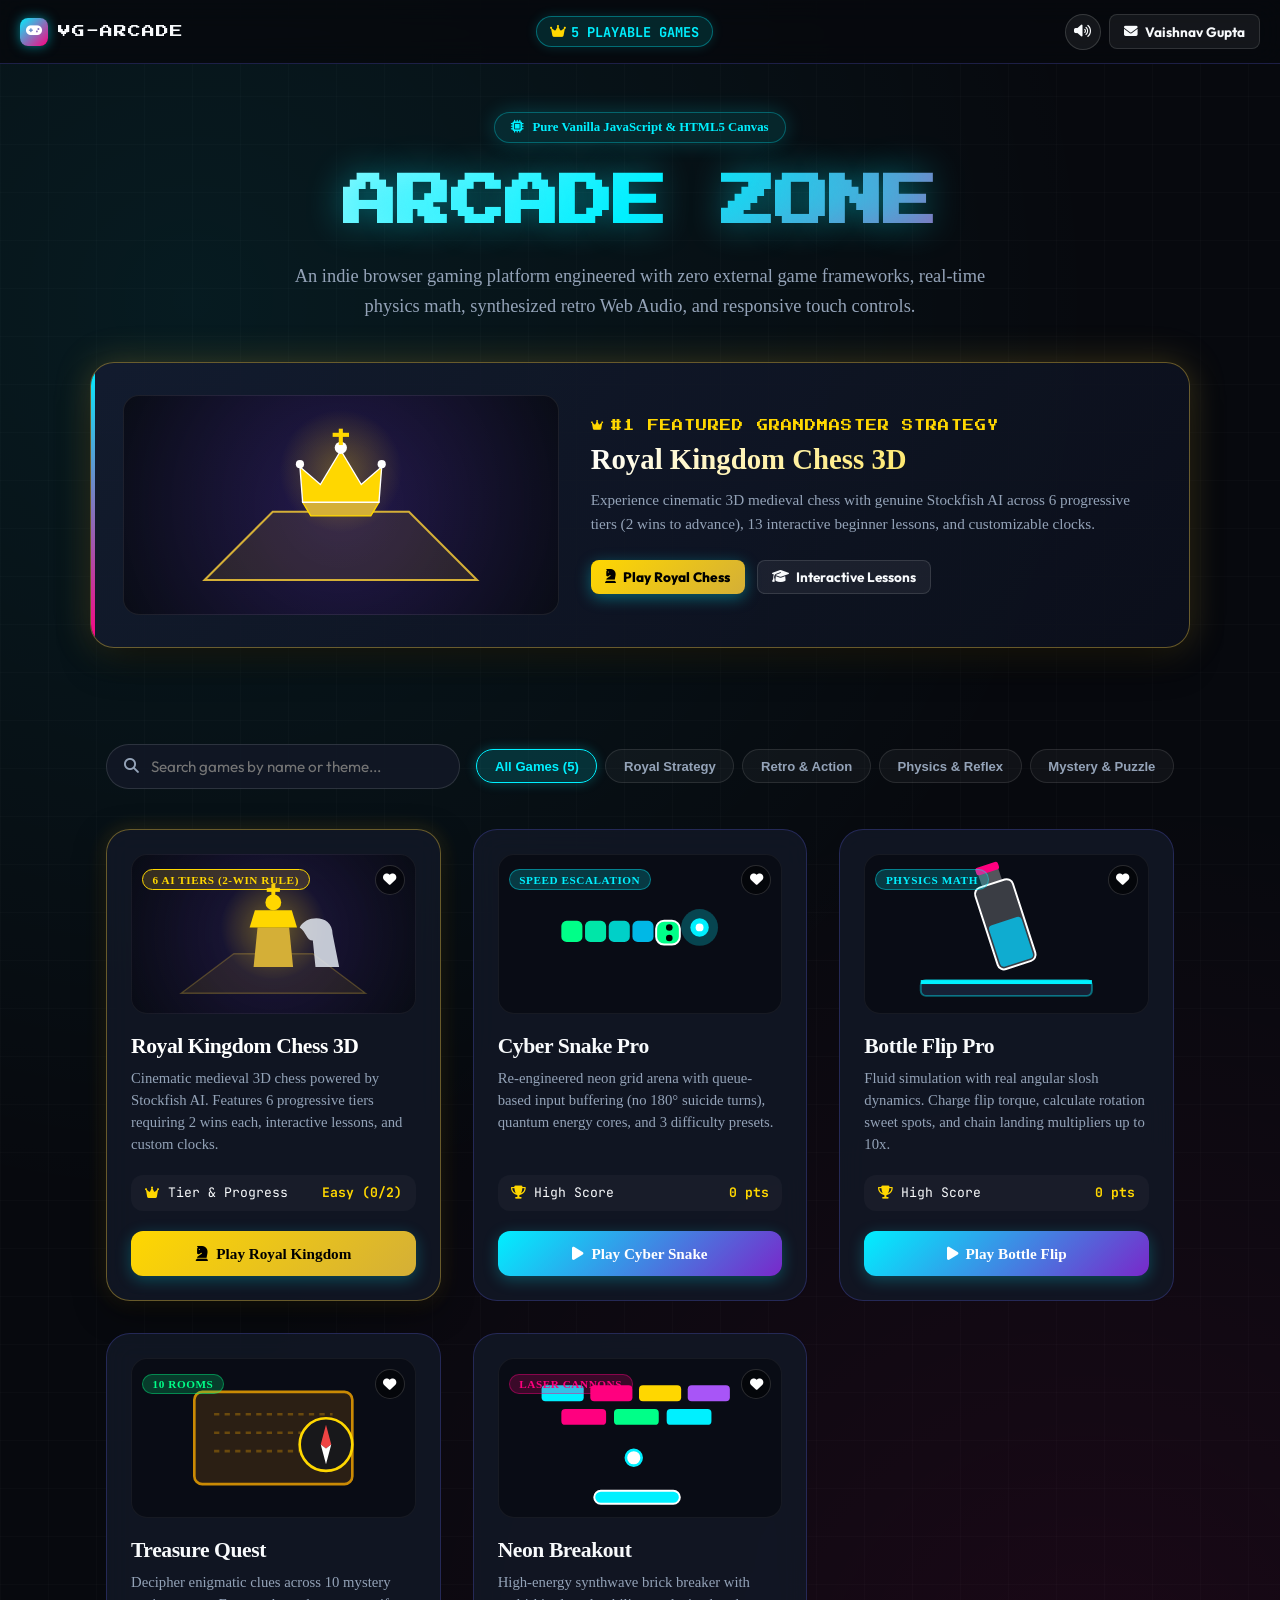
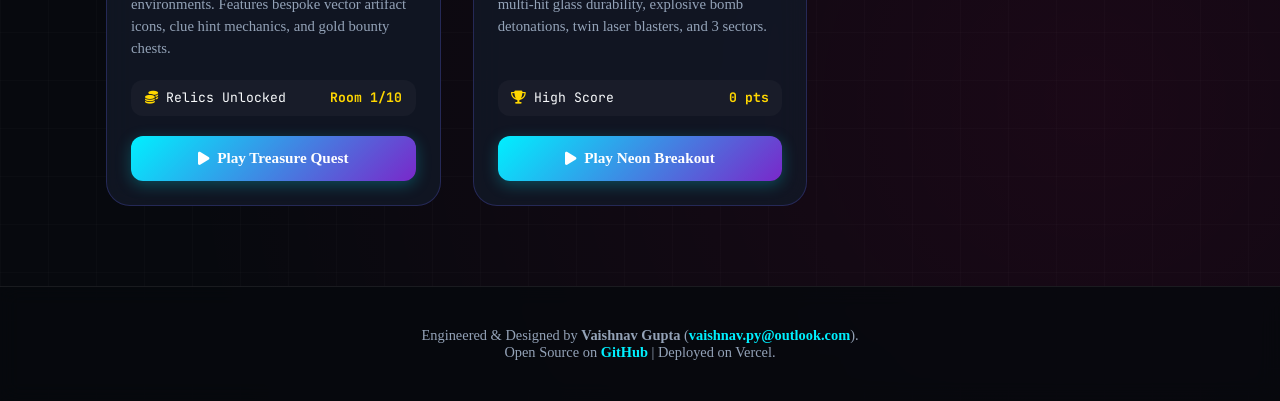
==== commit 5f2ec12e: "feat: add Royal Kingdom Chess 3D as #1 featured arcade game with Stockfish AI, 6 tiers, and 13 lesso" ====
--- a/index.html
+++ b/index.html
@@ -449,7 +449,7 @@
 
         <div class="arcade-stats-bar">
             <div class="arcade-badge arcade-badge-highlight">
-                <i class="fas fa-fire"></i> <span>4 PLAYABLE GAMES</span>
+                <i class="fas fa-crown" style="color:var(--arcade-yellow);"></i> <span>5 PLAYABLE GAMES</span>
             </div>
         </div>
 
@@ -473,47 +473,42 @@
             An indie browser gaming platform engineered with zero external game frameworks, real-time physics math, synthesized retro Web Audio, and responsive touch controls.
         </p>
 
-        <!-- Featured Spotlight Showcase -->
-        <div class="featured-banner">
-            <div class="featured-art">
-                <!-- Custom SVG Vector Artwork for Breakout -->
+        <!-- Featured Spotlight Showcase: Royal Kingdom Chess -->
+        <div class="featured-banner" style="border-color: rgba(212, 175, 55, 0.45); box-shadow: 0 20px 40px -15px rgba(0, 0, 0, 0.8), 0 0 35px rgba(212, 175, 55, 0.25);">
+            <div class="featured-art" style="background: radial-gradient(circle at 50% 50%, rgba(76, 29, 149, 0.35) 0%, rgba(9, 12, 21, 0.95) 100%);">
+                <!-- Custom SVG Vector Artwork for Royal Kingdom Chess -->
                 <svg viewBox="0 0 240 160" width="100%" height="100%">
                     <defs>
-                        <linearGradient id="paddleGlow" x1="0%" y1="0%" x2="100%" y2="0%">
-                            <stop offset="0%" stop-color="#00f0ff" />
-                            <stop offset="50%" stop-color="#ffffff" />
-                            <stop offset="100%" stop-color="#00f0ff" />
-                        </linearGradient>
+                        <radialGradient id="chessGlow" cx="50%" cy="50%" r="50%">
+                            <stop offset="0%" stop-color="#ffd700" stop-opacity="0.3" />
+                            <stop offset="100%" stop-color="#ffd700" stop-opacity="0" />
+                        </radialGradient>
                     </defs>
-                    <!-- Brick rows -->
-                    <rect x="25" y="25" width="40" height="14" rx="3" fill="#ff007f" />
-                    <rect x="70" y="25" width="40" height="14" rx="3" fill="#ffd700" />
-                    <rect x="115" y="25" width="50" height="14" rx="3" fill="#a855f7" />
-                    <rect x="170" y="25" width="45" height="14" rx="3" fill="#00f0ff" />
-
-                    <rect x="35" y="45" width="45" height="14" rx="3" fill="#00f0ff" />
-                    <rect x="85" y="45" width="45" height="14" rx="3" fill="#ff007f" />
-                    <rect x="135" y="45" width="40" height="14" rx="3" fill="#00ff88" />
-                    <rect x="180" y="45" width="35" height="14" rx="3" fill="#ffd700" />
-
-                    <!-- Ball trail and Ball -->
-                    <circle cx="110" cy="110" r="3" fill="rgba(0, 240, 255, 0.4)" />
-                    <circle cx="118" cy="98" r="4.5" fill="rgba(0, 240, 255, 0.6)" />
-                    <circle cx="125" cy="85" r="7" fill="#ffffff" stroke="#00f0ff" stroke-width="2" />
-
-                    <!-- Paddle -->
-                    <rect x="85" y="132" width="75" height="12" rx="6" fill="url(#paddleGlow)" />
+                    <polygon points="20,135 70,85 170,85 220,135" fill="rgba(212, 175, 55, 0.12)" stroke="#d4af37" stroke-width="1.5" />
+                    <circle cx="120" cy="55" r="45" fill="url(#chessGlow)" />
+                    <path d="M92 78 L148 78 L142 88 L98 88 Z" fill="#d4af37" stroke="#ffd700" stroke-width="1" />
+                    <path d="M92 78 L90 52 L105 65 L120 40 L135 65 L150 52 L148 78 Z" fill="#ffd700" stroke="#ffffff" stroke-width="1" />
+                    <circle cx="90" cy="50" r="3" fill="#ffffff" />
+                    <circle cx="120" cy="38" r="4.5" fill="#ffffff" />
+                    <circle cx="150" cy="50" r="3" fill="#ffffff" />
+                    <rect x="118.5" y="24" width="3" height="12" fill="#ffd700" />
+                    <rect x="114" y="27" width="12" height="3" fill="#ffd700" />
                 </svg>
             </div>
             <div class="featured-info">
-                <div class="spotlight-tag"><i class="fas fa-star"></i> FEATURED ARCADE CLASSIC</div>
-                <h3>Neon Breakout</h3>
+                <div class="spotlight-tag" style="color:var(--arcade-yellow);"><i class="fas fa-crown"></i> #1 FEATURED GRANDMASTER STRATEGY</div>
+                <h3 style="background: linear-gradient(135deg, #ffffff 0%, #ffd700 100%); -webkit-background-clip: text; -webkit-text-fill-color: transparent;">Royal Kingdom Chess 3D</h3>
                 <p>
-                    Vaporize multi-tier neon glass bricks, dodge hazards, and catch falling weapon enhancements including Twin Lasers and Multi-Balls.
+                    Experience cinematic 3D medieval chess with genuine Stockfish AI across 6 progressive tiers (2 wins to advance), 13 interactive beginner lessons, and customizable clocks.
                 </p>
-                <a href="games/breaker/index.html" class="arcade-btn arcade-btn-primary">
-                    <i class="fas fa-play"></i> Launch Sector 1
-                </a>
+                <div style="display:flex; gap:0.75rem; flex-wrap:wrap;">
+                    <a href="games/chess/index.html" class="arcade-btn arcade-btn-primary" style="background: linear-gradient(135deg, #ffd700 0%, #d4af37 100%); color:#000; font-weight:800;">
+                        <i class="fas fa-chess-knight"></i> Play Royal Chess
+                    </a>
+                    <a href="games/chess/index.html" class="arcade-btn arcade-btn-ghost">
+                        <i class="fas fa-graduation-cap"></i> Interactive Lessons
+                    </a>
+                </div>
             </div>
         </div>
     </section>
@@ -526,7 +521,8 @@
         </div>
 
         <div class="filter-group">
-            <button class="filter-chip active" data-cat="all" onclick="filterCategory('all')">All Games (4)</button>
+            <button class="filter-chip active" data-cat="all" onclick="filterCategory('all')">All Games (5)</button>
+            <button class="filter-chip" data-cat="strategy" onclick="filterCategory('strategy')">Royal Strategy</button>
             <button class="filter-chip" data-cat="action" onclick="filterCategory('action')">Retro &amp; Action</button>
             <button class="filter-chip" data-cat="physics" onclick="filterCategory('physics')">Physics &amp; Reflex</button>
             <button class="filter-chip" data-cat="puzzle" onclick="filterCategory('puzzle')">Mystery &amp; Puzzle</button>
@@ -537,7 +533,45 @@
     <main class="games-collection">
         <div class="games-grid" id="gamesGrid">
 
-            <!-- 1. Cyber Snake Pro -->
+            <!-- 1. Royal Kingdom Chess 3D (FIRST FEATURED GAME) -->
+            <a href="games/chess/index.html" class="game-card-hub" data-id="chess" data-cat="strategy" data-title="Royal Kingdom Chess 3D" onmouseenter="ArcadeAudio.playClick()" style="border-color: rgba(212, 175, 55, 0.45); box-shadow: 0 10px 30px rgba(0,0,0,0.6), 0 0 20px rgba(212, 175, 55, 0.2);">
+                <div class="card-art-box" style="background: radial-gradient(circle at 50% 50%, rgba(76, 29, 149, 0.25) 0%, #090c15 100%);">
+                    <div class="card-top-badges">
+                        <span class="diff-pill" style="background:rgba(212, 175, 55, 0.2); color:#ffd700; border:1px solid #ffd700;">6 AI Tiers (2-Win Rule)</span>
+                        <button class="fav-toggle-btn" onclick="event.preventDefault(); toggleFav('chess', this)" title="Bookmark"><i class="fas fa-heart"></i></button>
+                    </div>
+                    <!-- Custom SVG Art: Golden King & Knight -->
+                    <svg viewBox="0 0 200 120" width="100%" height="100%">
+                        <defs>
+                            <radialGradient id="cardGlow" cx="50%" cy="50%" r="50%">
+                                <stop offset="0%" stop-color="#ffd700" stop-opacity="0.35" />
+                                <stop offset="100%" stop-color="#ffd700" stop-opacity="0" />
+                            </radialGradient>
+                        </defs>
+                        <circle cx="100" cy="55" r="40" fill="url(#cardGlow)" />
+                        <polygon points="30,105 70,75 130,75 170,105" fill="rgba(212, 175, 55, 0.1)" stroke="rgba(212, 175, 55, 0.3)" stroke-width="1" />
+                        <path d="M85 85 L115 85 L112 55 L88 55 Z" fill="#d4af37" />
+                        <path d="M82 55 L118 55 L114 42 L86 42 Z" fill="#ffd700" />
+                        <circle cx="100" cy="36" r="6" fill="#ffd700" />
+                        <rect x="98.5" y="22" width="3" height="10" fill="#ffd700" />
+                        <rect x="95" y="25" width="10" height="3" fill="#ffd700" />
+                        <path d="M125 85 L150 85 L145 60 C145 45, 125 45, 120 55 C125 58, 125 65, 130 65 L132 85 Z" fill="#e2e8f0" opacity="0.85" />
+                    </svg>
+                </div>
+                <h2 class="card-title" style="color:#ffffff;">Royal Kingdom Chess 3D</h2>
+                <p class="card-desc">
+                    Cinematic medieval 3D chess powered by Stockfish AI. Features 6 progressive tiers requiring 2 wins each, interactive lessons, and custom clocks.
+                </p>
+                <div class="card-stats-row">
+                    <span><i class="fas fa-crown" style="color:var(--arcade-yellow);"></i> Tier &amp; Progress</span>
+                    <span class="score-tag" id="hs_chess">Easy (0/2)</span>
+                </div>
+                <div class="card-play-btn" style="background: linear-gradient(135deg, #ffd700 0%, #d4af37 100%); color:#000; font-weight:800;">
+                    <i class="fas fa-chess-knight"></i> Play Royal Kingdom
+                </div>
+            </a>
+
+            <!-- 2. Cyber Snake Pro -->
             <a href="games/snake/index.html" class="game-card-hub" data-id="snake" data-cat="action" data-title="Cyber Snake Pro" onmouseenter="ArcadeAudio.playClick()">
                 <div class="card-art-box">
                     <div class="card-top-badges">
@@ -684,7 +718,7 @@
             <div class="empty-icon"><i class="fas fa-ghost"></i></div>
             <h3 style="font-size:1.4rem; margin-bottom:0.5rem;">No Games Found</h3>
             <p style="color:var(--arcade-text-dim); margin-bottom:1.5rem;">
-                No arcade game matched your query. Try searching for "Snake", "Bottle", "Treasure", or "Breakout".
+                No arcade game matched your query. Try searching for "Chess", "Snake", "Bottle", "Treasure", or "Breakout".
             </p>
             <button class="arcade-btn arcade-btn-primary" onclick="resetFilters()">
                 <i class="fas fa-undo"></i> Reset Filters
@@ -707,6 +741,30 @@
         let currentCat = 'all';
 
         function loadStats() {
+            // Royal Kingdom Chess progress
+            try {
+                const chessHistory = JSON.parse(localStorage.getItem('arcade_chess_match_history') || '[]');
+                const winsEasy = chessHistory.filter(r => r.difficulty === 'easy' && r.result === 'win').length;
+                const winsMed = chessHistory.filter(r => r.difficulty === 'medium' && r.result === 'win').length;
+                const winsNorm = chessHistory.filter(r => r.difficulty === 'normal' && r.result === 'win').length;
+                const winsHard = chessHistory.filter(r => r.difficulty === 'hard' && r.result === 'win').length;
+                const winsVH = chessHistory.filter(r => r.difficulty === 'very_hard' && r.result === 'win').length;
+                const winsExp = chessHistory.filter(r => r.difficulty === 'expert' && r.result === 'win').length;
+
+                let tierLabel = 'Easy';
+                let tierWins = winsEasy;
+                if (winsEasy >= 2) { tierLabel = 'Medium'; tierWins = winsMed; }
+                if (winsEasy >= 2 && winsMed >= 2) { tierLabel = 'Normal'; tierWins = winsNorm; }
+                if (winsEasy >= 2 && winsMed >= 2 && winsNorm >= 2) { tierLabel = 'Hard'; tierWins = winsHard; }
+                if (winsEasy >= 2 && winsMed >= 2 && winsNorm >= 2 && winsHard >= 2) { tierLabel = 'Very Hard'; tierWins = winsVH; }
+                if (winsEasy >= 2 && winsMed >= 2 && winsNorm >= 2 && winsHard >= 2 && winsVH >= 2) { tierLabel = 'Expert'; tierWins = winsExp; }
+
+                const chessBadge = document.getElementById('hs_chess');
+                if (chessBadge) {
+                    chessBadge.innerText = `${tierLabel} (${Math.min(2, tierWins)}/2)`;
+                }
+            } catch (e) {}
+
             // Snake best score
             const snakeBest = Math.max(
                 ArcadeStorage.getHighScore('snake_arcade', 0),
